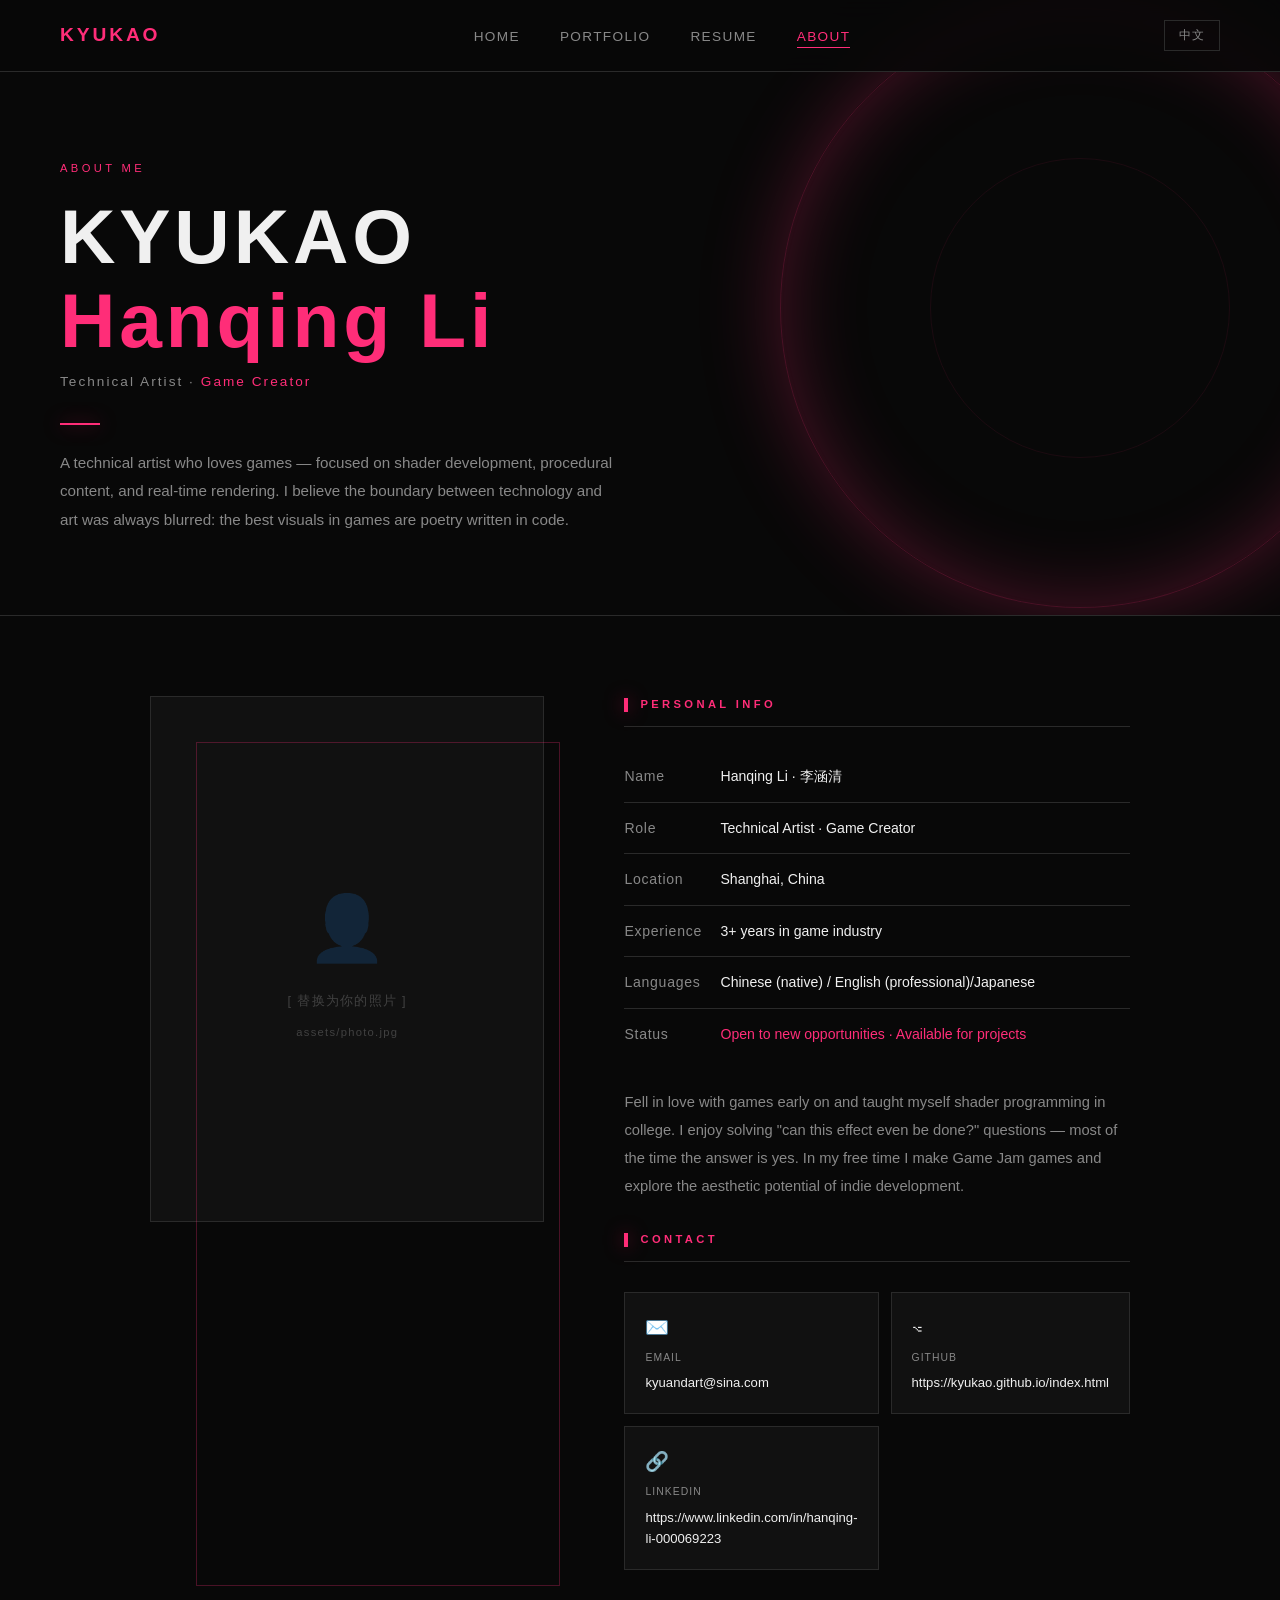
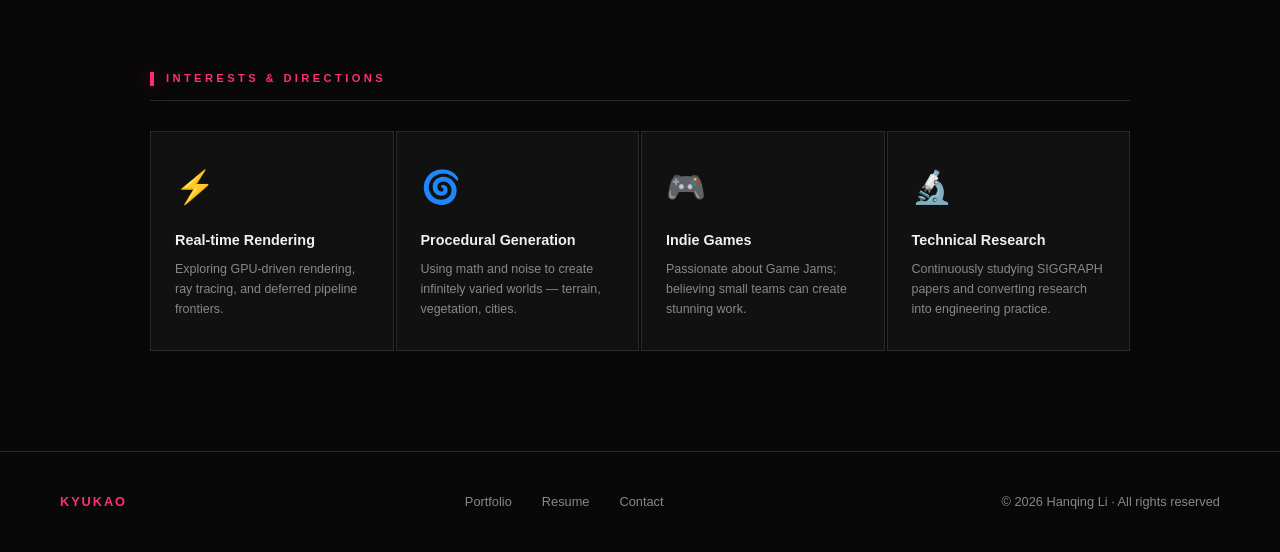
==== about.html @ 13b9f83e "视频上传方式修改" ====
<!DOCTYPE html>
<html lang="zh-CN">
<head>
  <meta charset="UTF-8" />
  <meta name="viewport" content="width=device-width, initial-scale=1.0" />
  <title>About | Hanqing Li · KYUKAO</title>
  <style>
    :root {
      --pink:       #ff2d78;
      --pink-dim:   #ff2d7844;
      --pink-glow:  0 0 18px #ff2d7888, 0 0 40px #ff2d7833;
      --bg:         #080808;
      --bg2:        #111111;
      --bg3:        #1a1a1a;
      --text:       #f0f0f0;
      --text-muted: #888888;
      --border:     #2a2a2a;
      --font:       'Segoe UI', 'PingFang SC', 'Microsoft YaHei', sans-serif;
    }
    *, *::before, *::after { box-sizing: border-box; margin: 0; padding: 0; }
    html { scroll-behavior: smooth; }
    body { background: var(--bg); color: var(--text); font-family: var(--font); overflow-x: hidden; }
    a { color: inherit; text-decoration: none; }

    /* 导航 */
    nav {
      position: fixed; top: 0; left: 0; right: 0; z-index: 100;
      display: flex; align-items: center; justify-content: space-between;
      padding: 20px 60px;
      background: rgba(8,8,8,0.85); backdrop-filter: blur(12px);
      border-bottom: 1px solid var(--border);
    }
    .nav-logo { font-size: 1.2rem; font-weight: 700; letter-spacing: 0.15em; color: var(--pink); }
    .nav-links { display: flex; gap: 40px; list-style: none; }
    .nav-links a {
      font-size: 0.85rem; letter-spacing: 0.1em; text-transform: uppercase;
      color: var(--text-muted); transition: color 0.2s; position: relative;
    }
    .nav-links a::after {
      content: ''; position: absolute; bottom: -4px; left: 0;
      width: 0; height: 1px; background: var(--pink); transition: width 0.3s;
    }
    .nav-links a:hover { color: var(--text); }
    .nav-links a:hover::after, .nav-links a.active::after { width: 100%; }
    .nav-links a.active { color: var(--pink); }

    /* 语言切换按钮 */
    .lang-toggle {
      background: transparent;
      border: 1px solid var(--border);
      color: var(--text-muted);
      font-family: var(--font);
      font-size: 0.75rem;
      letter-spacing: 0.1em;
      padding: 6px 14px;
      cursor: pointer;
      transition: border-color 0.3s, color 0.3s;
    }
    .lang-toggle:hover { border-color: var(--pink); color: var(--pink); }

    .nav-toggle { display: none; flex-direction: column; gap: 5px; cursor: pointer; }
    .nav-toggle span { display: block; width: 24px; height: 2px; background: var(--text); }

    /* Hero */
    .about-hero {
      min-height: 60vh;
      display: flex; align-items: flex-end;
      padding: 160px 60px 80px;
      position: relative; overflow: hidden;
      border-bottom: 1px solid var(--border);
    }
    /* 背景装饰圆 */
    .about-hero::before {
      content: '';
      position: absolute; right: -100px; top: 50%;
      transform: translateY(-50%);
      width: 600px; height: 600px; border-radius: 50%;
      border: 1px solid var(--pink-dim);
      box-shadow: 0 0 80px var(--pink-dim), inset 0 0 80px var(--pink-dim);
      pointer-events: none;
    }
    .about-hero::after {
      content: '';
      position: absolute; right: 50px; top: 50%;
      transform: translateY(-50%);
      width: 300px; height: 300px; border-radius: 50%;
      border: 1px solid rgba(255,45,120,0.08);
      pointer-events: none;
    }
    .hero-text { position: relative; z-index: 2; max-width: 700px; }
    .section-label { font-size: 0.7rem; letter-spacing: 0.3em; text-transform: uppercase; color: var(--pink); margin-bottom: 16px; }
    .hero-name {
      font-size: clamp(2.5rem, 6vw, 5.5rem);
      font-weight: 800; letter-spacing: 0.05em; line-height: 1.1;
      margin-bottom: 8px;
    }
    .hero-role {
      font-size: 1rem; color: var(--text-muted);
      letter-spacing: 0.15em; margin-bottom: 30px;
    }
    .hero-role span { color: var(--pink); }
    .divider { width: 40px; height: 2px; background: var(--pink); margin: 24px 0; box-shadow: var(--pink-glow); }
    .hero-bio {
      font-size: 0.95rem; color: var(--text-muted);
      line-height: 1.9; max-width: 560px;
    }

    /* 关于区块 */
    .about-body {
      max-width: 1100px; margin: 0 auto;
      padding: 80px 60px 100px;
      display: grid;
      grid-template-columns: 1fr 1fr;
      gap: 80px;
    }

    /* 头像占位 */
    .avatar-wrap { position: relative; }
    .avatar-placeholder {
      width: 100%; aspect-ratio: 3/4;
      background: var(--bg2);
      border: 1px solid var(--border);
      display: flex; flex-direction: column;
      align-items: center; justify-content: center;
      gap: 12px; color: var(--text-muted);
      font-size: 0.8rem; letter-spacing: 0.1em;
      position: relative; overflow: hidden;
    }
    .avatar-placeholder::before { content: '👤'; font-size: 4rem; opacity: 0.2; }
    .avatar-placeholder span { opacity: 0.4; }
    .avatar-deco {
      position: absolute;
      bottom: -16px; right: -16px;
      width: calc(100% - 30px); height: calc(100% - 30px);
      border: 1px solid var(--pink-dim);
      pointer-events: none;
    }

    /* 个人信息 */
    .about-info {}
    .block-title {
      font-size: 0.7rem; letter-spacing: 0.3em; text-transform: uppercase;
      color: var(--pink); margin-bottom: 24px;
      padding-bottom: 12px; border-bottom: 1px solid var(--border);
      display: flex; align-items: center; gap: 12px;
    }
    .block-title::before {
      content: ''; display: block; width: 4px; height: 14px;
      background: var(--pink); box-shadow: var(--pink-glow);
    }
    .info-text {
      font-size: 0.92rem; color: var(--text-muted); line-height: 1.9;
      margin-bottom: 30px;
    }
    .info-list { list-style: none; margin-bottom: 30px; }
    .info-list li {
      display: flex; gap: 16px;
      padding: 14px 0; border-bottom: 1px solid var(--border);
      font-size: 0.88rem;
    }
    .info-list li:last-child { border-bottom: none; }
    .info-key { color: var(--text-muted); min-width: 80px; letter-spacing: 0.05em; }
    .info-val { color: var(--text); }
    .info-val a { color: var(--pink); transition: opacity 0.2s; }
    .info-val a:hover { opacity: 0.7; }

    /* 联系方式大按钮 */
    .contact-grid {
      display: grid; grid-template-columns: 1fr 1fr; gap: 12px;
      margin-top: 30px;
    }
    .contact-btn {
      display: flex; flex-direction: column; gap: 6px;
      padding: 20px; border: 1px solid var(--border);
      background: var(--bg2); transition: all 0.3s;
      cursor: pointer;
    }
    .contact-btn:hover {
      border-color: var(--pink-dim);
      background: var(--bg3);
      box-shadow: 0 0 20px var(--pink-dim);
      transform: translateY(-2px);
    }
    .contact-btn-icon { font-size: 1.2rem; }
    .contact-btn-label { font-size: 0.65rem; color: var(--text-muted); letter-spacing: 0.1em; text-transform: uppercase; }
    .contact-btn-val { font-size: 0.82rem; color: var(--text); }

    /* 兴趣爱好 */
    .interests { padding: 0 60px 100px; max-width: 1100px; margin: 0 auto; }
    .interests-grid {
      display: grid; grid-template-columns: repeat(4, 1fr); gap: 2px;
      margin-top: 30px;
    }
    .interest-item {
      padding: 30px 24px;
      background: var(--bg2); border: 1px solid var(--border);
      transition: all 0.3s;
      position: relative; overflow: hidden;
    }
    .interest-item::before {
      content: '';
      position: absolute; bottom: 0; left: 0;
      width: 100%; height: 2px;
      background: var(--pink); transform: scaleX(0); transform-origin: left;
      transition: transform 0.3s;
    }
    .interest-item:hover { border-color: var(--pink-dim); }
    .interest-item:hover::before { transform: scaleX(1); }
    .interest-icon { font-size: 2rem; margin-bottom: 16px; }
    .interest-title { font-size: 0.9rem; font-weight: 600; margin-bottom: 8px; }
    .interest-desc { font-size: 0.78rem; color: var(--text-muted); line-height: 1.6; }

    /* 进入动画 */
    .reveal { opacity: 0; transform: translateY(30px); transition: opacity 0.7s ease, transform 0.7s ease; }
    .reveal.visible { opacity: 1; transform: translateY(0); }

    /* 页脚 */
    footer {
      padding: 40px 60px; border-top: 1px solid var(--border);
      display: flex; justify-content: space-between; align-items: center;
      color: var(--text-muted); font-size: 0.8rem;
    }
    .footer-logo { color: var(--pink); font-weight: 700; letter-spacing: 0.15em; }
    .footer-links { display: flex; gap: 30px; }
    .footer-links a:hover { color: var(--pink); }

    /* 响应式 */
    @media (max-width: 900px) {
      nav { padding: 16px 24px; }
      .nav-links { display: none; }
      .nav-links.open {
        display: flex; flex-direction: column;
        position: absolute; top: 100%; left: 0; right: 0;
        background: rgba(8,8,8,0.97); padding: 20px;
        border-bottom: 1px solid var(--border);
      }
      .nav-toggle { display: flex; }
      .about-hero { padding: 120px 24px 60px; min-height: auto; }
      .about-hero::before, .about-hero::after { display: none; }
      .about-body { grid-template-columns: 1fr; padding: 50px 24px 60px; gap: 50px; }
      .interests { padding: 0 24px 80px; }
      .interests-grid { grid-template-columns: 1fr 1fr; }
      footer { flex-direction: column; gap: 16px; text-align: center; }
    }
    @media (max-width: 480px) {
      .contact-grid { grid-template-columns: 1fr; }
      .interests-grid { grid-template-columns: 1fr; }
    }
  </style>
</head>
<body>

  <!-- 导航 -->
  <nav>
    <a href="home.html" class="nav-logo">KYUKAO</a>
    <ul class="nav-links" id="navLinks">
      <li><a href="home.html" data-i18n="nav.home">首页</a></li>
      <li><a href="portfolio.html" data-i18n="nav.portfolio">作品集</a></li>
      <li><a href="index.html" data-i18n="nav.resume">简历</a></li>
      <li><a href="about.html" class="active" data-i18n="nav.about">关于我</a></li>
    </ul>
    <!-- lang toggle injected by i18n.js -->
    <div class="nav-toggle" id="navToggle"><span></span><span></span><span></span></div>
  </nav>

  <!-- Hero 文字区 -->
  <div class="about-hero">
    <div class="hero-text">
      <p class="section-label" data-i18n="about.label">About Me</p>
      <h1 class="hero-name" data-i18n="about.name">HANQING<br><span style="color:var(--pink)">李含青</span></h1>
      <p class="hero-role" data-i18n="about.role">Technical Artist · <span>Game Creator</span></p>
      <div class="divider"></div>
      <p class="hero-bio" data-i18n="about.bio">
        热爱游戏的技术美术师，专注于 Shader 开发、程序化内容生成与实时渲染。
        相信技术与艺术的边界本就模糊——最好的游戏画面，是代码写出来的诗。
      </p>
    </div>
  </div>

  <!-- 关于主体 -->
  <div class="about-body">

    <!-- 左侧：头像 -->
    <div class="avatar-wrap reveal">
      <div class="avatar-placeholder">
        <span>[ 替换为你的照片 ]</span>
        <span style="font-size:0.7rem">assets/photo.jpg</span>
      </div>
      <div class="avatar-deco"></div>
    </div>

    <!-- 右侧：个人信息 -->
    <div class="about-info reveal">
      <h2 class="block-title" data-i18n="about.info.title">个人信息</h2>

      <ul class="info-list">
        <li>
          <span class="info-key" data-i18n="about.info.name.key">姓名</span>
          <span class="info-val" data-i18n="about.info.name.val">Hanqing Li · 李含青</span>
        </li>
        <li>
          <span class="info-key" data-i18n="about.info.job.key">职业</span>
          <span class="info-val" data-i18n="about.info.job.val">技术美术师 / 游戏创作者</span>
        </li>
        <li>
          <span class="info-key" data-i18n="about.info.loc.key">所在地</span>
          <span class="info-val" data-i18n="about.info.loc.val">中国 · 上海</span>
        </li>
        <li>
          <span class="info-key" data-i18n="about.info.exp.key">经验</span>
          <span class="info-val" data-i18n="about.info.exp.val">3 年以上游戏行业经验</span>
        </li>
        <li>
          <span class="info-key" data-i18n="about.info.lang.key">语言</span>
          <span class="info-val" data-i18n="about.info.lang.val">中文（母语）/ 英文（专业阅读）</span>
        </li>
        <li>
          <span class="info-key" data-i18n="about.info.status.key">状态</span>
          <span class="info-val" style="color:var(--pink)" data-i18n="about.info.status.val">开放新机会 · 可接项目合作</span>
        </li>
      </ul>

      <p class="info-text" data-i18n="about.info.desc">
        从小热爱游戏，大学期间自学 Shader 编程并一头扎进技术美术领域。
        喜欢解决"这个效果能实现吗"这类问题——大多数时候，答案是可以的。
        业余时间喜欢制作 Game Jam 游戏，探索独立游戏的美学可能性。
      </p>

      <!-- 联系方式按钮 -->
      <h2 class="block-title" style="margin-top:10px" data-i18n="about.contact.title">联系我</h2>
      <div class="contact-grid">
        <a id="contact-email" class="contact-btn" target="_blank" aria-label="Email">
          <span class="contact-btn-icon">✉️</span>
          <span class="contact-btn-label" data-i18n="contact.email.label">Email</span>
          <span class="contact-btn-val" data-contact-key="email"></span>
        </a>
        <a id="contact-github" class="contact-btn" target="_blank" aria-label="GitHub">
          <span class="contact-btn-icon">⌥</span>
          <span class="contact-btn-label" data-i18n="contact.github.label">GitHub</span>
          <span class="contact-btn-val" data-contact-key="github"></span>
        </a>
        <a id="contact-artstation" class="contact-btn" target="_blank" aria-label="ArtStation">
          <span class="contact-btn-icon">🎨</span>
          <span class="contact-btn-label" data-i18n="contact.artstation.label">ArtStation</span>
          <span class="contact-btn-val" data-contact-key="artstation"></span>
        </a>
        <a id="contact-linkedin" class="contact-btn" target="_blank" aria-label="LinkedIn">
          <span class="contact-btn-icon">🔗</span>
          <span class="contact-btn-label" data-i18n="contact.linkedin.label">LinkedIn</span>
          <span class="contact-btn-val" data-contact-key="linkedin"></span>
        </a>
      </div>
    </div>

  </div>

  <!-- 兴趣爱好 -->
  <div class="interests reveal">
    <h2 class="block-title" data-i18n="about.interests.title">兴趣与方向</h2>
    <!-- Dynamically rendered by i18n.js / renderAboutInterests() -->
    <div class="interests-grid" id="interestsGrid"></div>
  </div>

  <!-- 页脚 -->
  <footer>
    <span class="footer-logo">KYUKAO</span>
    <div class="footer-links">
      <a href="portfolio.html" data-i18n="footer.portfolio">作品集</a>
      <a href="index.html" data-i18n="footer.resume">简历</a>
      <a href="about.html" data-i18n="footer.contact">联系</a>
    </div>
    <span data-i18n="footer.copy">© 2026 Hanqing Li · All rights reserved</span>
  </footer>

  <script src="config.js"></script>
  <script src="js/typography.js"></script>
  <script src="js/content.js"></script>
  <script src="js/i18n.js"></script>
  <script>
    document.getElementById('navToggle').addEventListener('click', () => {
      document.getElementById('navLinks').classList.toggle('open');
    });
    const observer = new IntersectionObserver(entries => {
      entries.forEach(e => {
        if (e.isIntersecting) { e.target.classList.add('visible'); observer.unobserve(e.target); }
      });
    }, { threshold: 0.1 });
    document.querySelectorAll('.reveal').forEach(el => observer.observe(el));
  </script>
</body>
</html>
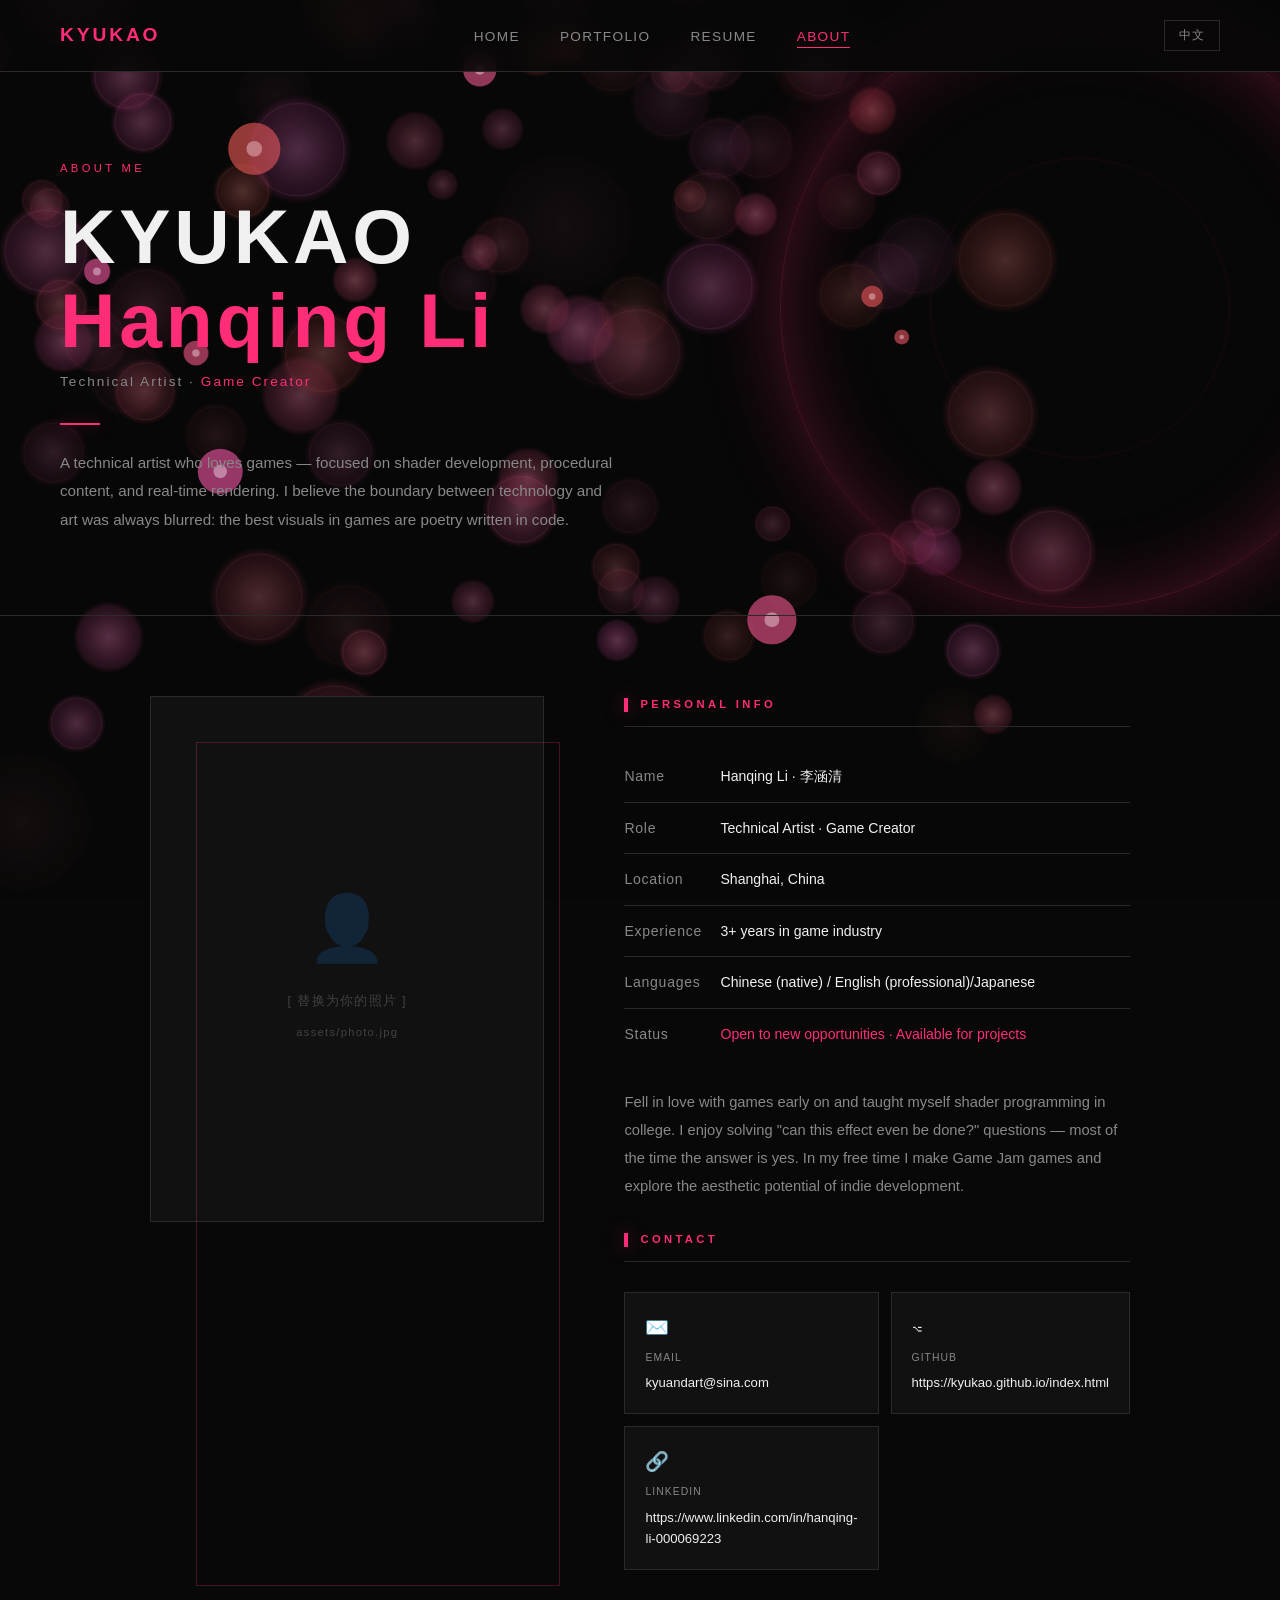
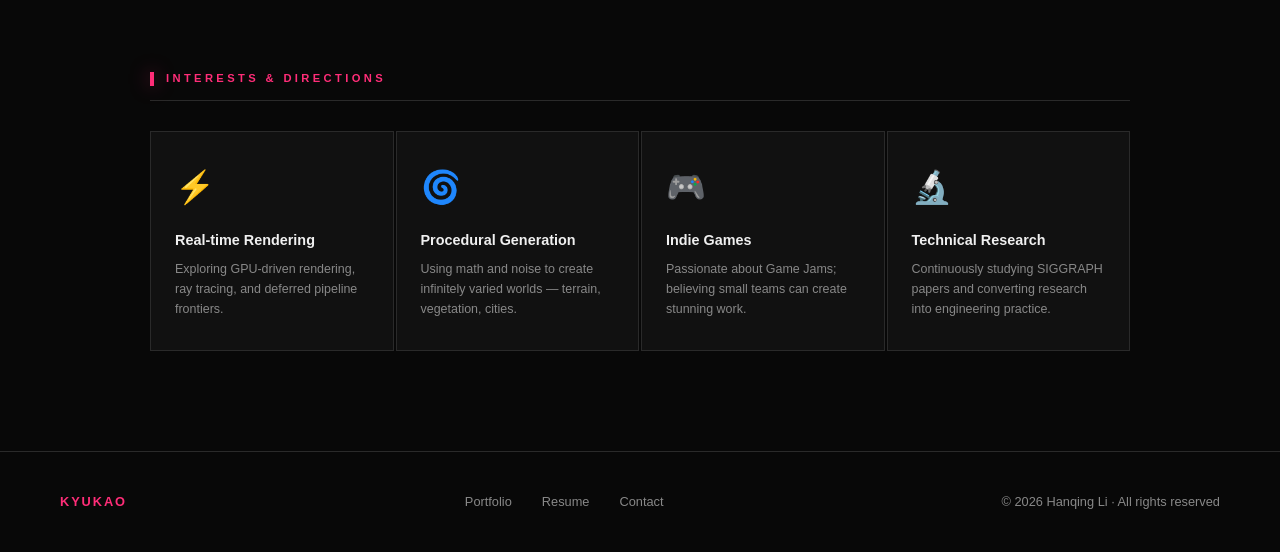
==== commit 95fb0cf6: "美化网站前端" ====
--- a/about.html
+++ b/about.html
@@ -20,6 +20,7 @@
     *, *::before, *::after { box-sizing: border-box; margin: 0; padding: 0; }
     html { scroll-behavior: smooth; }
     body { background: var(--bg); color: var(--text); font-family: var(--font); overflow-x: hidden; }
+    #bgCanvas { position: fixed; top: 0; left: 0; width: 100vw; height: 100vh; z-index: -2; pointer-events: none; }
     a { color: inherit; text-decoration: none; }
 
     /* 导航 */
@@ -249,6 +250,8 @@
   </style>
 </head>
 <body>
+
+  <canvas id="bgCanvas"></canvas>
 
   <!-- 导航 -->
   <nav>
@@ -372,6 +375,7 @@
     <span data-i18n="footer.copy">© 2026 Hanqing Li · All rights reserved</span>
   </footer>
 
+  <script src="js/depth-of-field-bg.js"></script>
   <script src="config.js"></script>
   <script src="js/typography.js"></script>
   <script src="js/content.js"></script>
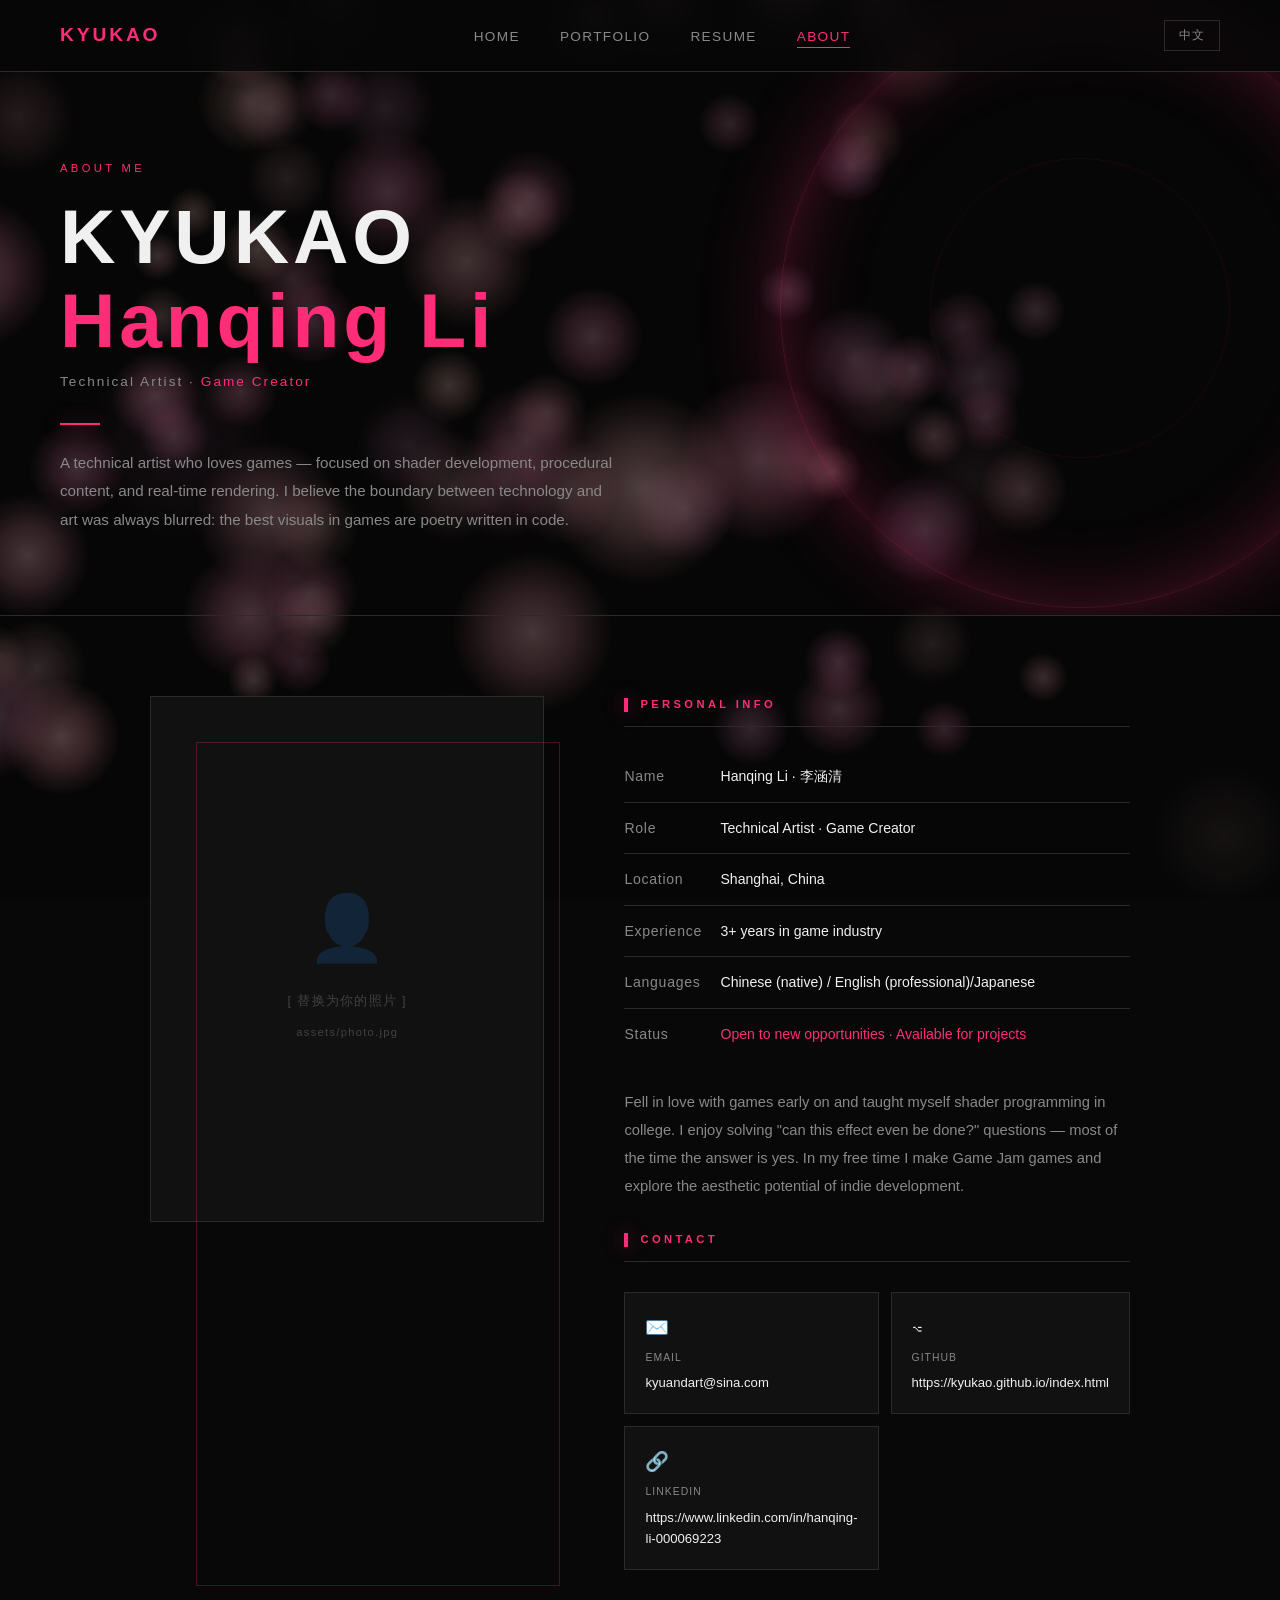
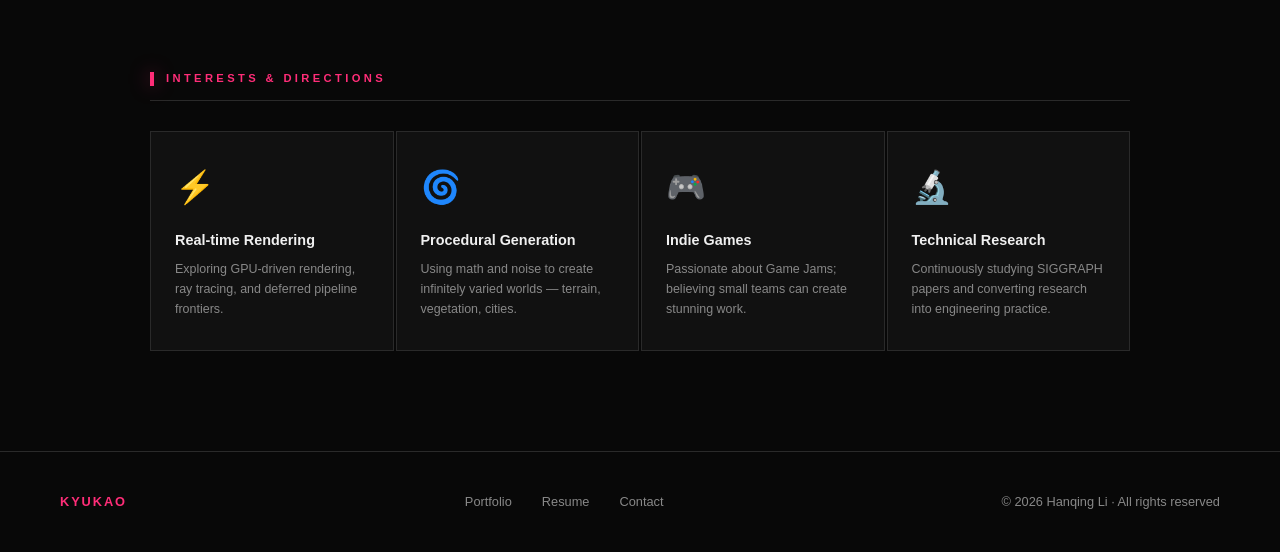
==== commit cec38ca7: "大迭代入口！" ====
--- a/about.html
+++ b/about.html
@@ -259,7 +259,7 @@
     <ul class="nav-links" id="navLinks">
       <li><a href="home.html" data-i18n="nav.home">首页</a></li>
       <li><a href="portfolio.html" data-i18n="nav.portfolio">作品集</a></li>
-      <li><a href="index.html" data-i18n="nav.resume">简历</a></li>
+      <li><a href="resume.html" data-i18n="nav.resume">简历</a></li>
       <li><a href="about.html" class="active" data-i18n="nav.about">关于我</a></li>
     </ul>
     <!-- lang toggle injected by i18n.js -->
@@ -369,7 +369,7 @@
     <span class="footer-logo">KYUKAO</span>
     <div class="footer-links">
       <a href="portfolio.html" data-i18n="footer.portfolio">作品集</a>
-      <a href="index.html" data-i18n="footer.resume">简历</a>
+      <a href="resume.html" data-i18n="footer.resume">简历</a>
       <a href="about.html" data-i18n="footer.contact">联系</a>
     </div>
     <span data-i18n="footer.copy">© 2026 Hanqing Li · All rights reserved</span>
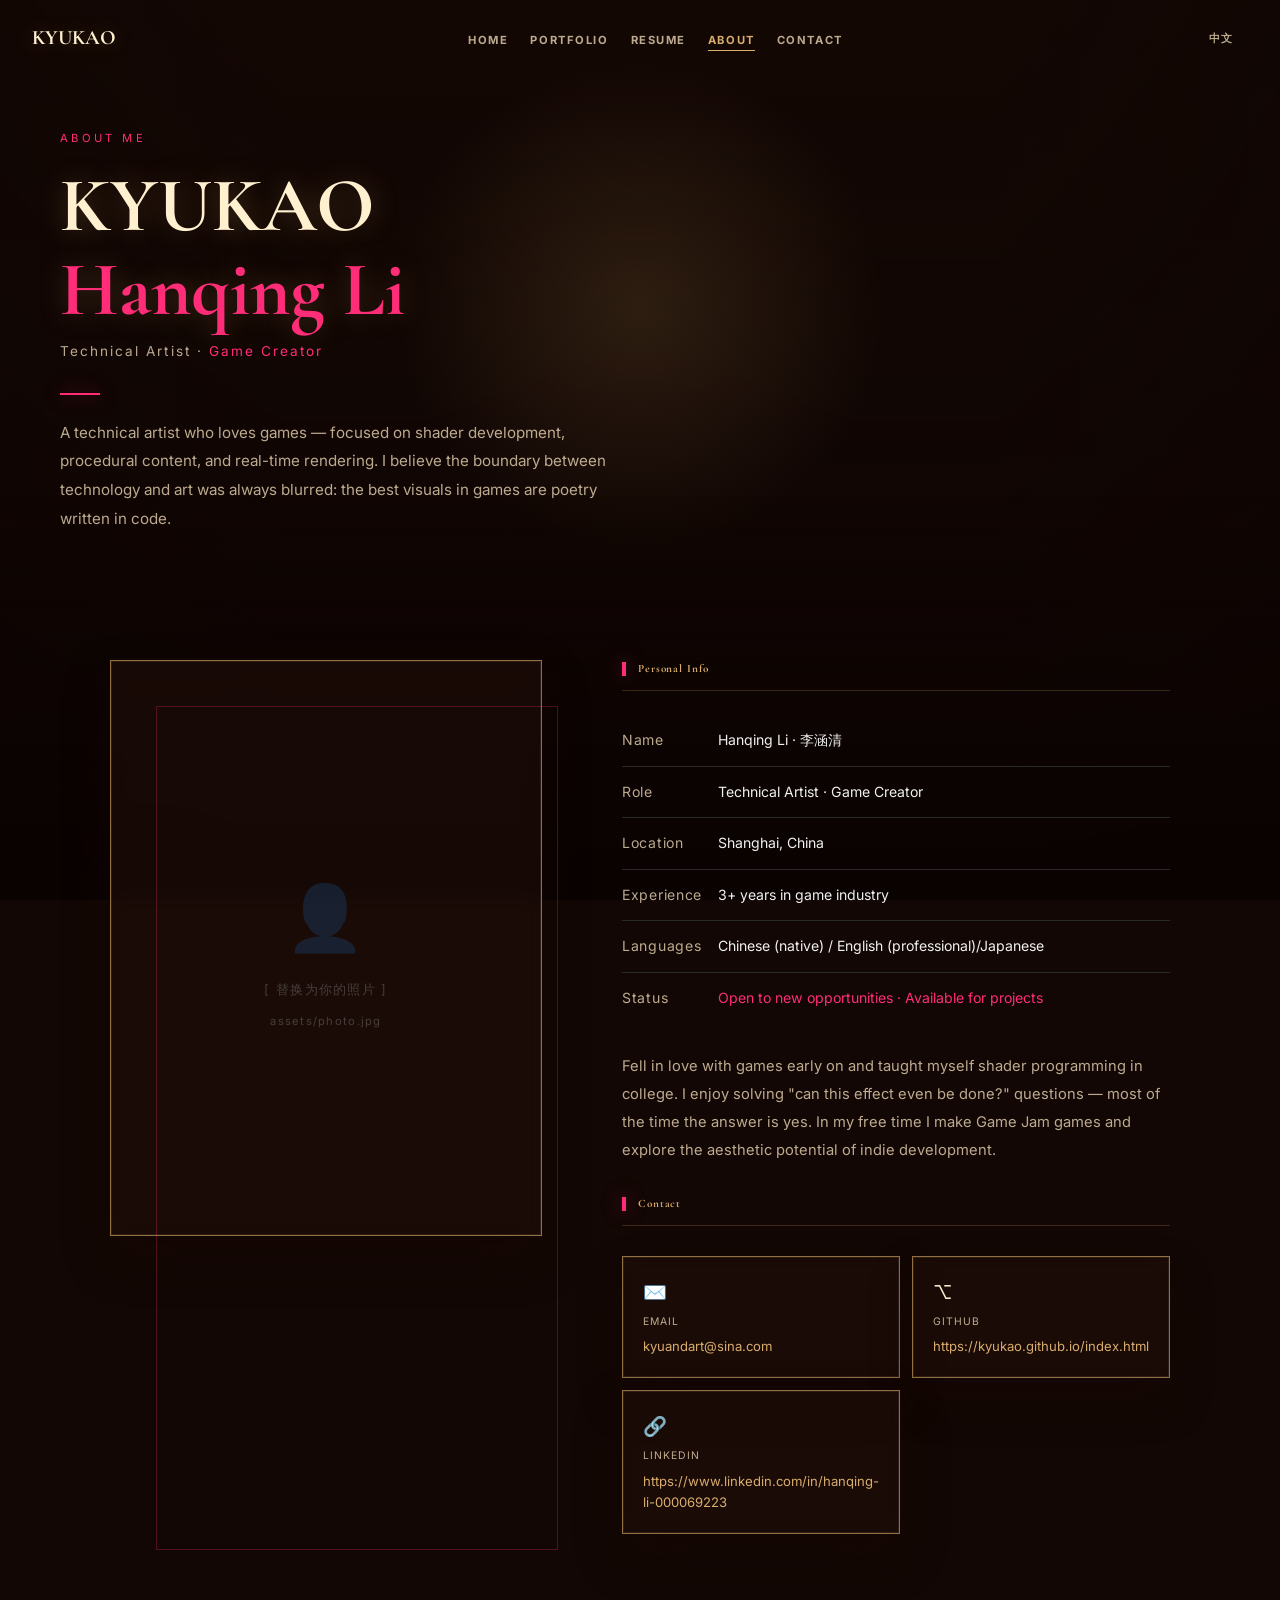
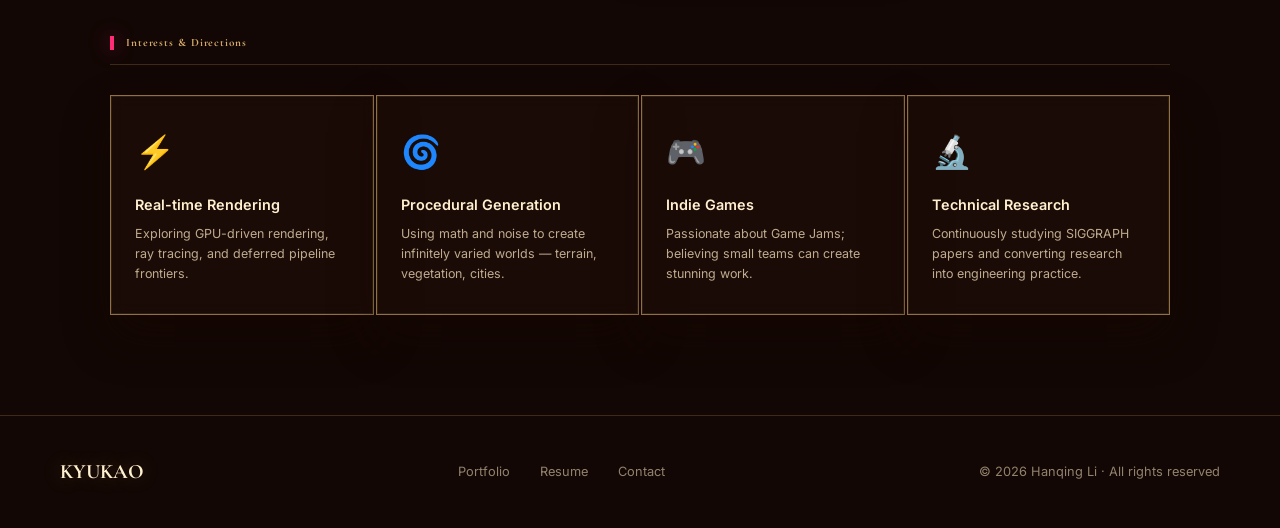
==== commit 71219f29: "全页翻新UI" ====
--- a/about.html
+++ b/about.html
@@ -248,19 +248,21 @@
       .interests-grid { grid-template-columns: 1fr; }
     }
   </style>
+  <link rel="stylesheet" href="assets/entry/scene-pages.css?v=20260527" />
 </head>
-<body>
+<body class="scene-page about-scene">
 
   <canvas id="bgCanvas"></canvas>
 
   <!-- 导航 -->
   <nav>
-    <a href="home.html" class="nav-logo">KYUKAO</a>
+    <a href="index.html" class="nav-logo">KYUKAO</a>
     <ul class="nav-links" id="navLinks">
-      <li><a href="home.html" data-i18n="nav.home">首页</a></li>
+      <li><a href="index.html" data-i18n="nav.home">Home</a></li>
       <li><a href="portfolio.html" data-i18n="nav.portfolio">作品集</a></li>
       <li><a href="resume.html" data-i18n="nav.resume">简历</a></li>
       <li><a href="about.html" class="active" data-i18n="nav.about">关于我</a></li>
+      <li><a href="contact.html">Contact</a></li>
     </ul>
     <!-- lang toggle injected by i18n.js -->
     <div class="nav-toggle" id="navToggle"><span></span><span></span><span></span></div>
@@ -380,6 +382,7 @@
   <script src="js/typography.js"></script>
   <script src="js/content.js"></script>
   <script src="js/i18n.js"></script>
+  <script src="assets/entry/scene-background.js?v=20260527"></script>
   <script>
     document.getElementById('navToggle').addEventListener('click', () => {
       document.getElementById('navLinks').classList.toggle('open');
--- a/assets/entry/scene-pages.css
+++ b/assets/entry/scene-pages.css
@@ -0,0 +1,674 @@
+@import url('https://fonts.googleapis.com/css2?family=Cormorant+Garamond:wght@500;600;700&family=Inter:wght@400;500;700&display=swap');
+
+:root {
+  --scene-gold: #d9ad6d;
+  --scene-gold-soft: rgba(232, 187, 111, 0.58);
+  --scene-gold-faint: rgba(232, 187, 111, 0.2);
+  --scene-ink: #180c07;
+  --scene-paper: #fff0cf;
+  --scene-muted: rgba(255, 234, 197, 0.72);
+  --scene-panel: rgba(35, 16, 10, 0.52);
+  --scene-display: "Cormorant Garamond", Georgia, serif;
+  --scene-font: Inter, "PingFang SC", "Microsoft YaHei", sans-serif;
+}
+
+html {
+  min-height: 100%;
+}
+
+body {
+  min-height: 100vh;
+  color: var(--scene-paper) !important;
+  font-family: var(--scene-font) !important;
+  background: #120704 !important;
+}
+
+.scene-bg-image,
+.scene-bg-video,
+.portfolio-bg-video {
+  position: fixed !important;
+  inset: 0 !important;
+  width: 100vw !important;
+  height: 100vh !important;
+  z-index: -4 !important;
+  pointer-events: none !important;
+}
+
+.scene-bg-image {
+  background-image: url("universal-bg-4k.png");
+  background-size: cover;
+  background-position: center center;
+  filter: saturate(1.02) brightness(0.8);
+  transform: scale(1.01);
+}
+
+.scene-bg-video,
+.portfolio-bg-video {
+  object-fit: cover !important;
+  filter: blur(12px) saturate(1.04) brightness(0.82) !important;
+  transform: scale(1.045) !important;
+}
+
+.scene-bg-grade,
+.portfolio-bg-grade {
+  position: fixed !important;
+  inset: 0 !important;
+  z-index: -3 !important;
+  pointer-events: none !important;
+  background:
+    radial-gradient(circle at 50% 34%, rgba(255, 197, 112, 0.12), transparent 28%),
+    linear-gradient(180deg, rgba(37, 13, 6, 0.06), rgba(14, 5, 3, 0.68) 78%, rgba(10, 3, 2, 0.92)),
+    linear-gradient(90deg, rgba(13, 5, 3, 0.28), transparent 22%, transparent 78%, rgba(13, 5, 3, 0.34)) !important;
+}
+
+body::after {
+  content: "";
+  position: fixed;
+  inset: 55vh 0 0;
+  z-index: -2;
+  pointer-events: none;
+  background: linear-gradient(180deg, transparent, rgba(10, 3, 2, 0.82));
+}
+
+#bgCanvas,
+.grid-bg {
+  display: none !important;
+}
+
+nav,
+.top-nav {
+  position: fixed !important;
+  top: 22px !important;
+  left: 32px !important;
+  right: 32px !important;
+  z-index: 30 !important;
+  display: flex !important;
+  align-items: center !important;
+  justify-content: space-between !important;
+  padding: 0 !important;
+  border: 0 !important;
+  background: transparent !important;
+  backdrop-filter: none !important;
+  color: var(--scene-muted) !important;
+  font-family: var(--scene-font) !important;
+  letter-spacing: 0.15em !important;
+  text-transform: uppercase !important;
+}
+
+.nav-logo,
+.footer-logo {
+  color: var(--scene-paper) !important;
+  font-family: var(--scene-display) !important;
+  font-size: 1.28rem !important;
+  font-weight: 700 !important;
+  letter-spacing: 0 !important;
+  text-shadow: 0 0 20px rgba(232, 187, 111, 0.32) !important;
+}
+
+.nav-links {
+  display: flex !important;
+  align-items: center !important;
+  gap: 22px !important;
+  margin: 0 !important;
+  padding: 0 !important;
+  list-style: none !important;
+}
+
+.nav-links a,
+.top-nav a,
+.lang-toggle {
+  color: var(--scene-muted) !important;
+  border: 0 !important;
+  background: transparent !important;
+  font-size: 0.7rem !important;
+  font-weight: 700 !important;
+  letter-spacing: 0.14em !important;
+  text-decoration: none !important;
+  transition: color 180ms ease, opacity 180ms ease !important;
+}
+
+.nav-links a::after {
+  background: var(--scene-gold) !important;
+}
+
+.nav-links a:hover,
+.nav-links a.active,
+.top-nav a:hover,
+.top-nav a.active {
+  color: var(--scene-gold) !important;
+}
+
+.scene-page main,
+.portfolio-shell {
+  position: relative !important;
+  width: min(1480px, calc(100vw - 64px)) !important;
+  margin: 0 auto !important;
+  padding: 104px 0 70px !important;
+}
+
+.resume-scene {
+  overflow-x: hidden;
+}
+
+.resume-scene .resume-layout {
+  width: min(1580px, calc(100vw - 72px)) !important;
+  margin: 0 auto !important;
+  padding: 100px 0 72px !important;
+}
+
+.resume-scene > header {
+  display: grid !important;
+  grid-template-columns: auto minmax(0, 1fr);
+  gap: clamp(24px, 3vw, 42px);
+  align-items: center !important;
+  width: min(1580px, calc(100vw - 72px));
+  margin: 92px auto 30px !important;
+  padding: clamp(18px, 2.5vw, 30px) !important;
+  border: 2px solid var(--scene-gold-soft);
+  border-radius: 28px;
+  background: rgba(42, 18, 10, 0.58);
+  box-shadow: 0 24px 60px rgba(24, 7, 3, 0.36), inset 0 0 0 1px rgba(255, 239, 197, 0.08);
+  backdrop-filter: blur(12px);
+  text-align: left !important;
+}
+
+.resume-scene > header::before {
+  content: "HL";
+  width: clamp(108px, 8vw, 148px);
+  aspect-ratio: 1;
+  display: grid;
+  place-items: center;
+  grid-row: 1 / span 3;
+  border: 5px solid rgba(255, 211, 128, 0.78);
+  border-radius: 50%;
+  color: var(--scene-gold);
+  background: rgba(22, 8, 4, 0.42);
+  font-family: var(--scene-display);
+  font-size: clamp(2.2rem, 3vw, 3rem);
+  font-weight: 700;
+}
+
+.resume-scene > header p {
+  margin: 0 !important;
+  order: 2;
+  color: var(--scene-gold) !important;
+  font-family: var(--scene-font) !important;
+  font-size: clamp(1.35rem, 3vw, 3.55rem) !important;
+  font-weight: 500 !important;
+  letter-spacing: 0.12em !important;
+  text-transform: uppercase !important;
+}
+
+.resume-scene > header h1 {
+  margin: 0 !important;
+  order: 1;
+  color: #fff7e7 !important;
+  font-family: var(--scene-font) !important;
+  font-size: clamp(2.4rem, 4.2vw, 4.8rem) !important;
+  font-weight: 800 !important;
+  letter-spacing: 0.02em !important;
+  line-height: 0.98 !important;
+  text-transform: uppercase !important;
+}
+
+.resume-scene > header > div {
+  order: 3;
+  justify-content: flex-start !important;
+  gap: 14px 32px !important;
+  color: rgba(255, 244, 222, 0.88) !important;
+  font-size: clamp(0.9rem, 1.25vw, 1.25rem) !important;
+  letter-spacing: 0.04em !important;
+}
+
+.resume-scene > header .btn-contact {
+  display: none !important;
+}
+
+.resume-scene > main.max-w-5xl {
+  display: grid !important;
+  grid-template-columns: minmax(0, 1.45fr) minmax(360px, 0.95fr);
+  gap: 30px;
+  align-items: start;
+  width: min(1580px, calc(100vw - 72px)) !important;
+  max-width: none !important;
+  margin: 0 auto !important;
+  padding: 0 0 72px !important;
+}
+
+.resume-scene > main.max-w-5xl > section {
+  min-width: 0;
+  margin: 0 !important;
+  padding: clamp(24px, 3vw, 42px);
+  border: 2px solid var(--scene-gold-soft);
+  border-radius: 28px;
+  background: rgba(42, 18, 10, 0.54);
+  box-shadow: 0 24px 60px rgba(24, 7, 3, 0.34), inset 0 0 0 1px rgba(255, 239, 197, 0.08);
+  backdrop-filter: blur(12px);
+}
+
+.resume-scene > main.max-w-5xl > section:nth-of-type(1) {
+  grid-column: 2;
+  grid-row: 2;
+}
+
+.resume-scene > main.max-w-5xl > section:nth-of-type(2) {
+  grid-column: 1;
+  grid-row: 1 / span 2;
+}
+
+.resume-scene > main.max-w-5xl > section:nth-of-type(3) {
+  grid-column: 1;
+  grid-row: 3;
+}
+
+.resume-scene > main.max-w-5xl > section:nth-of-type(4) {
+  grid-column: 2;
+  grid-row: 1;
+}
+
+.resume-scene > main.max-w-5xl .grid {
+  display: grid !important;
+  grid-template-columns: 1fr !important;
+  gap: 18px !important;
+}
+
+.resume-scene .resume-hero {
+  display: grid;
+  grid-template-columns: auto minmax(0, 1fr);
+  gap: clamp(24px, 3vw, 42px);
+  align-items: center;
+  margin-bottom: 30px;
+  padding: clamp(18px, 2.5vw, 30px);
+  border: 2px solid var(--scene-gold-soft);
+  border-radius: 28px;
+  background: rgba(42, 18, 10, 0.58);
+  box-shadow: 0 24px 60px rgba(24, 7, 3, 0.36), inset 0 0 0 1px rgba(255, 239, 197, 0.08);
+  backdrop-filter: blur(12px);
+}
+
+.resume-scene .resume-avatar {
+  width: clamp(108px, 8vw, 148px);
+  aspect-ratio: 1;
+  display: grid;
+  place-items: center;
+  border: 5px solid rgba(255, 211, 128, 0.78);
+  border-radius: 50%;
+  color: var(--scene-gold);
+  background: rgba(22, 8, 4, 0.42);
+  font-family: var(--scene-display);
+  font-size: clamp(2.2rem, 3vw, 3rem);
+  font-weight: 700;
+}
+
+.resume-scene .resume-name-line {
+  display: flex;
+  flex-wrap: wrap;
+  gap: 18px 28px;
+  align-items: baseline;
+}
+
+.resume-scene .resume-name-line h1 {
+  margin: 0;
+  font-family: var(--scene-font) !important;
+  font-size: clamp(2.4rem, 4.4vw, 5rem) !important;
+  font-weight: 800 !important;
+  letter-spacing: 0.02em !important;
+  line-height: 0.98;
+  color: #fff7e7 !important;
+}
+
+.resume-scene .resume-role {
+  font-family: var(--scene-font);
+  font-size: clamp(1.35rem, 3.2vw, 3.8rem);
+  font-weight: 500;
+  letter-spacing: 0.12em;
+  color: var(--scene-gold);
+}
+
+.resume-scene .resume-contact-row {
+  display: flex;
+  flex-wrap: wrap;
+  gap: 14px 32px;
+  margin-top: 18px;
+  color: rgba(255, 244, 222, 0.88);
+  font-size: clamp(0.9rem, 1.25vw, 1.25rem);
+}
+
+.resume-scene .resume-grid {
+  display: grid;
+  grid-template-columns: minmax(0, 1.45fr) minmax(360px, 0.95fr);
+  gap: 30px;
+  align-items: start;
+}
+
+.resume-scene .resume-side {
+  display: grid;
+  gap: 30px;
+}
+
+.resume-scene .resume-panel {
+  min-width: 0;
+  padding: clamp(24px, 3vw, 42px);
+  border: 2px solid var(--scene-gold-soft);
+  border-radius: 28px;
+  background: rgba(42, 18, 10, 0.54);
+  box-shadow: 0 24px 60px rgba(24, 7, 3, 0.34), inset 0 0 0 1px rgba(255, 239, 197, 0.08);
+  backdrop-filter: blur(12px);
+}
+
+.resume-scene .resume-panel .section-title {
+  margin: 0 0 22px !important;
+  padding: 0 !important;
+  border: 0 !important;
+  color: var(--scene-gold) !important;
+  font-family: var(--scene-font) !important;
+  font-size: clamp(1.45rem, 2vw, 2.2rem) !important;
+  font-weight: 800 !important;
+  letter-spacing: 0.02em !important;
+  text-transform: uppercase !important;
+}
+
+.resume-scene .glass-card {
+  margin: 0 0 22px !important;
+  padding: 0 !important;
+  border: 0 !important;
+  background: transparent !important;
+  box-shadow: none !important;
+  backdrop-filter: none !important;
+}
+
+.resume-scene .glass-card h3 {
+  color: #fff8e9 !important;
+  font-size: clamp(1.05rem, 1.25vw, 1.3rem) !important;
+  text-transform: none !important;
+  letter-spacing: 0 !important;
+}
+
+.resume-scene .glass-card p,
+.resume-scene .glass-card li {
+  color: rgba(255, 245, 224, 0.86) !important;
+  font-size: clamp(0.95rem, 1vw, 1.08rem) !important;
+  line-height: 1.7 !important;
+}
+
+.resume-scene .glass-card ul {
+  margin-top: 12px !important;
+  padding-left: 1.2rem !important;
+}
+
+.resume-scene .resume-skill-list {
+  display: grid;
+  gap: 13px;
+  margin: 0;
+  padding: 0;
+  list-style: none;
+  color: rgba(255, 245, 224, 0.9);
+  font-size: clamp(1.05rem, 1.35vw, 1.35rem);
+  line-height: 1.35;
+}
+
+.resume-scene .resume-skill-list li {
+  color: rgba(255, 245, 224, 0.9) !important;
+}
+
+.resume-scene .resume-panel--skills,
+.resume-scene .resume-panel--education {
+  min-height: 260px;
+}
+
+.portfolio-shell {
+  width: min(1880px, calc(100vw - 72px)) !important;
+}
+
+.works-heading {
+  margin: 0 auto 34px !important;
+  color: var(--scene-gold) !important;
+}
+
+.works-heading span,
+.section-title,
+.block-title,
+.scene-title {
+  color: var(--scene-gold) !important;
+  font-family: var(--scene-display) !important;
+  letter-spacing: 0.08em !important;
+  text-transform: none !important;
+  border-color: var(--scene-gold-faint) !important;
+}
+
+.portfolio-frame {
+  display: grid !important;
+  grid-template-columns: repeat(4, minmax(0, 1fr)) !important;
+  gap: clamp(14px, 1.3vw, 24px) !important;
+  width: 100% !important;
+  padding: 0 !important;
+}
+
+.portfolio-grid {
+  display: contents !important;
+}
+
+.portfolio-theater .work-card {
+  display: none !important;
+}
+
+.portfolio-theater .work-card.is-portfolio-picked {
+  display: block !important;
+}
+
+.portfolio-theater .work-card.is-portfolio-extra {
+  display: block !important;
+}
+
+.work-card {
+  position: relative !important;
+  min-width: 0 !important;
+  border: 2px solid rgba(202, 143, 63, 0.74) !important;
+  border-radius: 0 !important;
+  background: rgba(28, 12, 7, 0.5) !important;
+  box-shadow:
+    0 24px 42px rgba(24, 7, 3, 0.46),
+    0 0 0 1px rgba(94, 48, 19, 0.72),
+    inset 0 0 0 1px rgba(255, 239, 197, 0.08) !important;
+  clip-path: polygon(0 10%, 7% 0, 93% 0, 100% 10%, 100% 90%, 93% 100%, 7% 100%, 0 90%) !important;
+  overflow: visible !important;
+}
+
+.work-card::before,
+.work-card::after {
+  content: "" !important;
+  position: absolute !important;
+  inset: -7px !important;
+  z-index: 4 !important;
+  pointer-events: none !important;
+  border: 1px solid rgba(234, 179, 91, 0.58) !important;
+  clip-path: polygon(0 11%, 7% 0, 93% 0, 100% 11%, 100% 89%, 93% 100%, 7% 100%, 0 89%) !important;
+}
+
+.work-card::after {
+  inset: auto 34% -18px 34% !important;
+  height: 30px !important;
+  border: 2px solid rgba(202, 143, 63, 0.66) !important;
+  border-top: 0 !important;
+  background: rgba(54, 24, 11, 0.48) !important;
+  clip-path: none !important;
+}
+
+.work-thumb {
+  aspect-ratio: 1.52 / 1 !important;
+  border: 0 !important;
+  border-bottom-width: 0 !important;
+  background: rgba(12, 5, 3, 0.62) !important;
+  clip-path: polygon(0 10%, 7% 0, 93% 0, 100% 10%, 100% 100%, 0 100%) !important;
+}
+
+.work-info {
+  min-height: 42px !important;
+  padding: 9px 12px 11px !important;
+  border-top: 2px solid rgba(202, 143, 63, 0.7) !important;
+  background: linear-gradient(90deg, rgba(36, 15, 8, 0.84), rgba(92, 47, 20, 0.5), rgba(36, 15, 8, 0.84)) !important;
+  text-align: center !important;
+}
+
+.work-title {
+  color: var(--scene-paper) !important;
+  font-family: var(--scene-display) !important;
+  font-size: clamp(1rem, 1.24vw, 1.38rem) !important;
+  letter-spacing: 0.11em !important;
+}
+
+.glass-card,
+.avatar-placeholder,
+.interest-item,
+.contact-btn,
+.scene-card {
+  border: 1px solid var(--scene-gold-soft) !important;
+  background: var(--scene-panel) !important;
+  box-shadow:
+    0 22px 42px rgba(24, 7, 3, 0.4),
+    inset 0 0 0 1px rgba(255, 239, 197, 0.08) !important;
+  backdrop-filter: blur(8px) !important;
+}
+
+.glass-card:hover,
+.interest-item:hover,
+.contact-btn:hover,
+.scene-card:hover {
+  border-color: rgba(255, 224, 160, 0.82) !important;
+  box-shadow:
+    0 26px 54px rgba(24, 7, 3, 0.52),
+    0 0 26px rgba(232, 187, 111, 0.16) !important;
+}
+
+.tag,
+.text-pink,
+.info-val a,
+.contact-btn-val {
+  color: var(--scene-gold) !important;
+}
+
+.tag,
+.btn-contact {
+  border-color: var(--scene-gold-soft) !important;
+  background: rgba(232, 187, 111, 0.1) !important;
+  color: var(--scene-gold) !important;
+}
+
+.about-hero {
+  min-height: auto !important;
+  padding: 130px 60px 46px !important;
+  border-bottom: 0 !important;
+}
+
+.about-hero::before,
+.about-hero::after {
+  display: none !important;
+}
+
+.hero-name,
+.resume-scene header h1,
+.scene-title {
+  color: var(--scene-paper) !important;
+  font-family: var(--scene-display) !important;
+  letter-spacing: 0 !important;
+  text-transform: none !important;
+  text-shadow: 0 0 28px rgba(232, 187, 111, 0.26) !important;
+}
+
+.hero-role,
+.hero-bio,
+.info-text,
+.info-key,
+.interest-desc,
+.contact-btn-label,
+.resume-scene header span,
+.resume-scene p,
+.resume-scene li {
+  color: var(--scene-muted) !important;
+}
+
+.about-body,
+.interests,
+.resume-scene main {
+  position: relative !important;
+  max-width: 1180px !important;
+  margin: 0 auto !important;
+}
+
+footer {
+  border-top: 1px solid var(--scene-gold-faint) !important;
+  color: rgba(255, 234, 197, 0.54) !important;
+  background: transparent !important;
+}
+
+@media (max-width: 1180px) {
+  .portfolio-frame {
+    grid-template-columns: repeat(2, minmax(0, 1fr)) !important;
+  }
+}
+
+@media (max-width: 760px) {
+  nav,
+  .top-nav {
+    left: 18px !important;
+    right: 18px !important;
+  }
+
+  .nav-links {
+    display: none !important;
+  }
+
+  .nav-links.open {
+    display: flex !important;
+    position: absolute !important;
+    top: 34px !important;
+    left: 0 !important;
+    right: 0 !important;
+    flex-direction: column !important;
+    align-items: flex-start !important;
+    padding: 18px !important;
+    border: 1px solid var(--scene-gold-faint) !important;
+    background: rgba(35, 16, 10, 0.82) !important;
+    backdrop-filter: blur(12px) !important;
+  }
+
+  .nav-toggle {
+    display: flex !important;
+  }
+
+  .scene-page main,
+  .portfolio-shell {
+    width: min(92vw, 620px) !important;
+    padding-top: 86px !important;
+  }
+
+  .portfolio-frame {
+    grid-template-columns: 1fr !important;
+  }
+
+  .resume-scene > header {
+    grid-template-columns: 1fr;
+    width: min(92vw, 620px);
+    margin-top: 86px !important;
+    text-align: center !important;
+  }
+
+  .resume-scene > header::before {
+    margin: 0 auto;
+    grid-row: auto;
+  }
+
+  .resume-scene > header > div {
+    justify-content: center !important;
+  }
+
+  .resume-scene > main.max-w-5xl {
+    grid-template-columns: 1fr;
+    width: min(92vw, 620px) !important;
+  }
+
+  .resume-scene > main.max-w-5xl > section:nth-of-type(n) {
+    grid-column: auto;
+    grid-row: auto;
+  }
+}
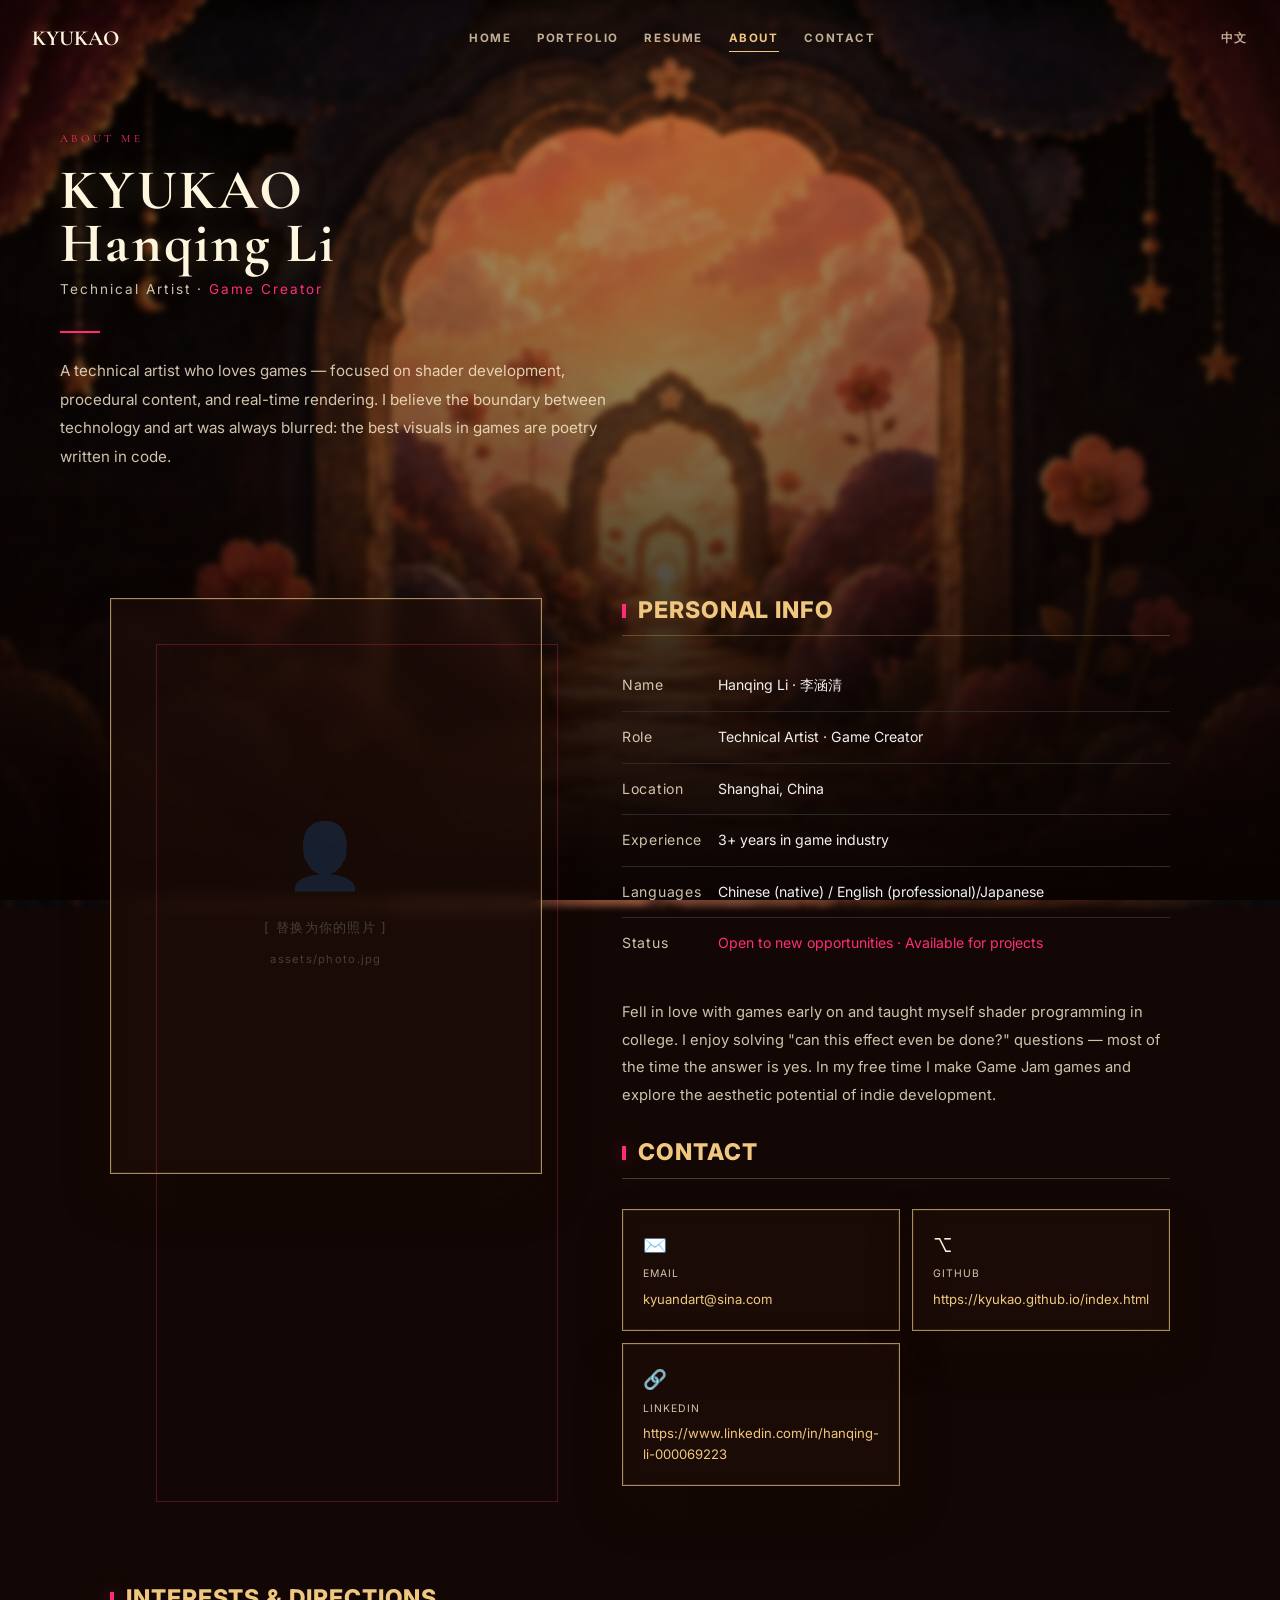
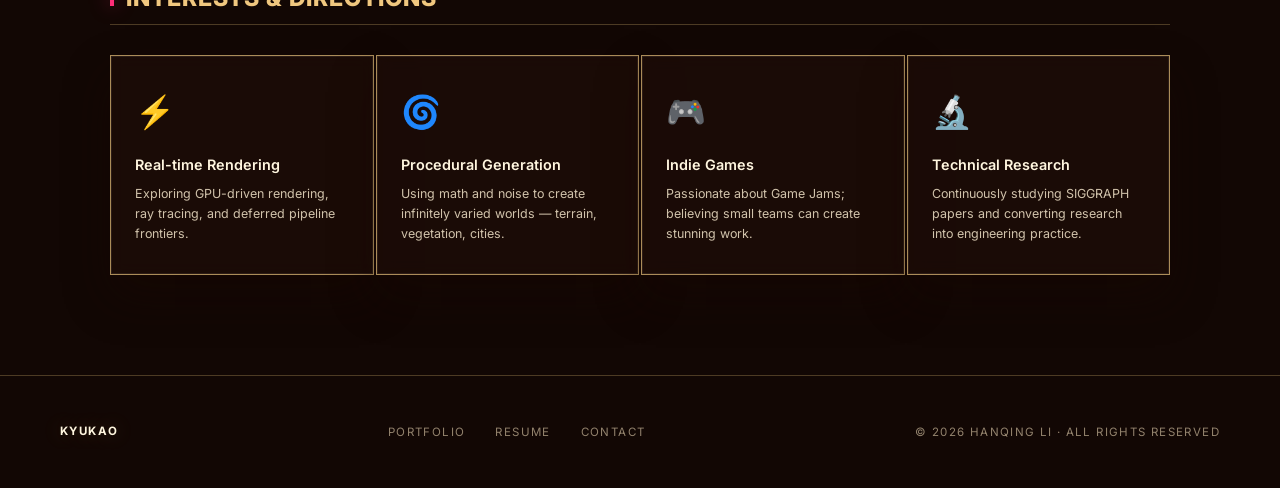
==== commit 6ab16f87: "交互大幅优化" ====
--- a/about.html
+++ b/about.html
@@ -256,9 +256,9 @@
 
   <!-- 导航 -->
   <nav>
-    <a href="index.html" class="nav-logo">KYUKAO</a>
+    <a href="menu.html" class="nav-logo">KYUKAO</a>
     <ul class="nav-links" id="navLinks">
-      <li><a href="index.html" data-i18n="nav.home">Home</a></li>
+      <li><a href="menu.html" data-i18n="nav.home">Home</a></li>
       <li><a href="portfolio.html" data-i18n="nav.portfolio">作品集</a></li>
       <li><a href="resume.html" data-i18n="nav.resume">简历</a></li>
       <li><a href="about.html" class="active" data-i18n="nav.about">关于我</a></li>
--- a/assets/entry/scene-pages.css
+++ b/assets/entry/scene-pages.css
@@ -1,12 +1,12 @@
 @import url('https://fonts.googleapis.com/css2?family=Cormorant+Garamond:wght@500;600;700&family=Inter:wght@400;500;700&display=swap');
 
 :root {
-  --scene-gold: #d9ad6d;
-  --scene-gold-soft: rgba(232, 187, 111, 0.58);
-  --scene-gold-faint: rgba(232, 187, 111, 0.2);
+  --scene-gold: #f0c77f;
+  --scene-gold-soft: rgba(248, 207, 132, 0.66);
+  --scene-gold-faint: rgba(248, 207, 132, 0.26);
   --scene-ink: #180c07;
-  --scene-paper: #fff0cf;
-  --scene-muted: rgba(255, 234, 197, 0.72);
+  --scene-paper: #fff6df;
+  --scene-muted: rgba(255, 241, 213, 0.8);
   --scene-panel: rgba(35, 16, 10, 0.52);
   --scene-display: "Cormorant Garamond", Georgia, serif;
   --scene-font: Inter, "PingFang SC", "Microsoft YaHei", sans-serif;
@@ -35,18 +35,18 @@
 }
 
 .scene-bg-image {
-  background-image: url("universal-bg-4k.png");
+  background-image: url("universal-bg-4k.webp");
   background-size: cover;
   background-position: center center;
-  filter: saturate(1.02) brightness(0.8);
-  transform: scale(1.01);
+  filter: blur(3px) saturate(1.06) brightness(0.82);
+  transform: scale(1.015);
 }
 
 .scene-bg-video,
 .portfolio-bg-video {
   object-fit: cover !important;
-  filter: blur(12px) saturate(1.04) brightness(0.82) !important;
-  transform: scale(1.045) !important;
+  filter: blur(3px) saturate(1.06) brightness(0.86) !important;
+  transform: scale(1.015) !important;
 }
 
 .scene-bg-grade,
@@ -95,13 +95,24 @@
   text-transform: uppercase !important;
 }
 
+body.scene-page nav .nav-logo,
+body.scene-page .top-nav .nav-logo,
 .nav-logo,
 .footer-logo {
+  display: inline-flex !important;
+  align-items: center !important;
+  min-height: 32px !important;
+  padding: 0 !important;
+  border: 0 !important;
+  background: transparent !important;
   color: var(--scene-paper) !important;
   font-family: var(--scene-display) !important;
   font-size: 1.28rem !important;
   font-weight: 700 !important;
   letter-spacing: 0 !important;
+  line-height: 1 !important;
+  text-transform: none !important;
+  text-decoration: none !important;
   text-shadow: 0 0 20px rgba(232, 187, 111, 0.32) !important;
 }
 
@@ -248,7 +259,7 @@
 
 .resume-scene > main.max-w-5xl > section:nth-of-type(1) {
   grid-column: 2;
-  grid-row: 2;
+  grid-row: 1;
 }
 
 .resume-scene > main.max-w-5xl > section:nth-of-type(2) {
@@ -263,7 +274,7 @@
 
 .resume-scene > main.max-w-5xl > section:nth-of-type(4) {
   grid-column: 2;
-  grid-row: 1;
+  grid-row: 2;
 }
 
 .resume-scene > main.max-w-5xl .grid {
@@ -417,7 +428,7 @@
 }
 
 .portfolio-shell {
-  width: min(1880px, calc(100vw - 72px)) !important;
+  width: min(1720px, calc(100vw - 150px)) !important;
 }
 
 .works-heading {
@@ -439,7 +450,7 @@
 .portfolio-frame {
   display: grid !important;
   grid-template-columns: repeat(4, minmax(0, 1fr)) !important;
-  gap: clamp(14px, 1.3vw, 24px) !important;
+  gap: clamp(34px, 3.2vw, 58px) clamp(34px, 3.1vw, 56px) !important;
   width: 100% !important;
   padding: 0 !important;
 }
@@ -463,49 +474,57 @@
 .work-card {
   position: relative !important;
   min-width: 0 !important;
-  border: 2px solid rgba(202, 143, 63, 0.74) !important;
+  display: grid !important;
+  grid-template-rows: auto 54px !important;
+  border: 2px solid rgba(241, 187, 95, 0.84) !important;
   border-radius: 0 !important;
   background: rgba(28, 12, 7, 0.5) !important;
   box-shadow:
     0 24px 42px rgba(24, 7, 3, 0.46),
-    0 0 0 1px rgba(94, 48, 19, 0.72),
+    0 0 0 1px rgba(147, 82, 32, 0.76),
     inset 0 0 0 1px rgba(255, 239, 197, 0.08) !important;
   clip-path: polygon(0 10%, 7% 0, 93% 0, 100% 10%, 100% 90%, 93% 100%, 7% 100%, 0 90%) !important;
   overflow: visible !important;
 }
 
-.work-card::before,
-.work-card::after {
+.work-card::before {
   content: "" !important;
   position: absolute !important;
   inset: -7px !important;
   z-index: 4 !important;
   pointer-events: none !important;
-  border: 1px solid rgba(234, 179, 91, 0.58) !important;
+  border: 1px solid rgba(255, 211, 128, 0.68) !important;
   clip-path: polygon(0 11%, 7% 0, 93% 0, 100% 11%, 100% 89%, 93% 100%, 7% 100%, 0 89%) !important;
-}
-
-.work-card::after {
-  inset: auto 34% -18px 34% !important;
-  height: 30px !important;
-  border: 2px solid rgba(202, 143, 63, 0.66) !important;
-  border-top: 0 !important;
-  background: rgba(54, 24, 11, 0.48) !important;
-  clip-path: none !important;
 }
 
 .work-thumb {
   aspect-ratio: 1.52 / 1 !important;
+  width: 100% !important;
   border: 0 !important;
   border-bottom-width: 0 !important;
   background: rgba(12, 5, 3, 0.62) !important;
   clip-path: polygon(0 10%, 7% 0, 93% 0, 100% 10%, 100% 100%, 0 100%) !important;
+  overflow: hidden !important;
+}
+
+.work-thumb-bg,
+.work-thumb-video {
+  width: 100% !important;
+  height: 100% !important;
+  min-height: 0 !important;
+  padding: 0 !important;
+  object-fit: cover !important;
+  background-size: cover !important;
+  background-position: center center !important;
 }
 
 .work-info {
-  min-height: 42px !important;
-  padding: 9px 12px 11px !important;
-  border-top: 2px solid rgba(202, 143, 63, 0.7) !important;
+  display: grid !important;
+  place-items: center !important;
+  height: 54px !important;
+  min-height: 54px !important;
+  padding: 8px 12px !important;
+  border-top: 2px solid rgba(241, 187, 95, 0.8) !important;
   background: linear-gradient(90deg, rgba(36, 15, 8, 0.84), rgba(92, 47, 20, 0.5), rgba(36, 15, 8, 0.84)) !important;
   text-align: center !important;
 }
@@ -602,6 +621,10 @@
 }
 
 @media (max-width: 1180px) {
+  .portfolio-shell {
+    width: min(92vw, 980px) !important;
+  }
+
   .portfolio-frame {
     grid-template-columns: repeat(2, minmax(0, 1fr)) !important;
   }
@@ -672,3 +695,209 @@
     grid-row: auto;
   }
 }
+
+/* Final shared typography/layout pass for all non-index pages. */
+body.scene-page > nav,
+body.scene-page > .top-nav {
+  height: 34px !important;
+  padding: 0 !important;
+  font-family: var(--scene-font) !important;
+}
+
+body.scene-page > nav .nav-logo,
+body.scene-page > .top-nav .nav-logo {
+  width: 92px !important;
+  flex: 0 0 92px !important;
+  justify-content: flex-start !important;
+  font-family: var(--scene-display) !important;
+  font-size: 1.34rem !important;
+  font-weight: 700 !important;
+  letter-spacing: 0 !important;
+  color: var(--scene-paper) !important;
+}
+
+body.scene-page > nav .nav-links,
+body.scene-page > .top-nav .nav-links {
+  display: flex !important;
+  align-items: center !important;
+  justify-content: flex-end !important;
+  gap: clamp(16px, 2vw, 28px) !important;
+  min-height: 34px !important;
+  margin: 0 !important;
+  padding: 0 !important;
+  list-style: none !important;
+}
+
+body.scene-page > nav .nav-links a,
+body.scene-page > .top-nav .nav-links a,
+body.scene-page .lang-toggle {
+  display: inline-flex !important;
+  align-items: center !important;
+  min-height: 34px !important;
+  padding: 0 !important;
+  color: rgba(255, 234, 197, 0.74) !important;
+  font-family: var(--scene-font) !important;
+  font-size: 0.72rem !important;
+  font-weight: 700 !important;
+  line-height: 1 !important;
+  letter-spacing: 0.14em !important;
+  text-transform: uppercase !important;
+  text-decoration: none !important;
+  white-space: nowrap !important;
+}
+
+body.scene-page > nav .nav-links a::after,
+body.scene-page > .top-nav .nav-links a::after {
+  bottom: 4px !important;
+  height: 1px !important;
+  background: var(--scene-gold) !important;
+}
+
+body.scene-page > nav .nav-links a:hover,
+body.scene-page > nav .nav-links a.active,
+body.scene-page > .top-nav .nav-links a:hover,
+body.scene-page > .top-nav .nav-links a.active,
+body.scene-page .lang-toggle:hover {
+  color: var(--scene-gold) !important;
+}
+
+body.scene-page .works-heading,
+body.scene-page .section-label,
+body.scene-page .section-title,
+body.scene-page .block-title,
+body.scene-page .contact-title,
+body.scene-page .hero-name,
+body.resume-scene > header h1 {
+  font-family: var(--scene-display) !important;
+}
+
+body.scene-page .works-heading {
+  display: grid !important;
+  grid-template-columns: minmax(80px, 1fr) auto minmax(80px, 1fr) !important;
+  align-items: center !important;
+  gap: 24px !important;
+  width: min(760px, 72vw) !important;
+  margin: 0 auto 34px !important;
+  color: var(--scene-gold) !important;
+}
+
+body.scene-page .works-heading span,
+body.scene-page .contact-title,
+body.scene-page .hero-name,
+body.resume-scene > header h1 {
+  font-size: clamp(2.4rem, 4.4vw, 4.6rem) !important;
+  font-weight: 700 !important;
+  line-height: 0.95 !important;
+  letter-spacing: 0.04em !important;
+  text-transform: none !important;
+  color: var(--scene-paper) !important;
+  text-shadow: 0 0 28px rgba(232, 187, 111, 0.26) !important;
+}
+
+body.scene-page .hero-name span {
+  color: var(--scene-paper) !important;
+}
+
+body.scene-page .works-heading span {
+  color: var(--scene-gold) !important;
+  font-size: clamp(2rem, 3vw, 3rem) !important;
+  letter-spacing: 0.16em !important;
+  text-transform: uppercase !important;
+}
+
+body.scene-page .works-heading span::before,
+body.scene-page .works-heading span::after {
+  display: none !important;
+}
+
+body.scene-page .section-title,
+body.scene-page .block-title {
+  font-family: var(--scene-font) !important;
+  font-size: clamp(1.25rem, 1.8vw, 2rem) !important;
+  font-weight: 800 !important;
+  line-height: 1.1 !important;
+  letter-spacing: 0.04em !important;
+  text-transform: uppercase !important;
+  color: var(--scene-gold) !important;
+}
+
+body.scene-page footer,
+body.scene-page footer a,
+body.scene-page footer span,
+body.scene-page footer p {
+  font-family: var(--scene-font) !important;
+  font-size: 0.72rem !important;
+  letter-spacing: 0.12em !important;
+  text-transform: uppercase !important;
+}
+
+body.resume-scene > header h1 {
+  font-family: var(--scene-display) !important;
+  font-size: clamp(2.15rem, 3.25vw, 3.75rem) !important;
+  font-weight: 700 !important;
+  line-height: 1 !important;
+  letter-spacing: 0.04em !important;
+  text-transform: none !important;
+}
+
+body.resume-scene > header p {
+  font-family: var(--scene-display) !important;
+  font-size: clamp(1.25rem, 2.15vw, 2.35rem) !important;
+  font-weight: 500 !important;
+  line-height: 1 !important;
+  letter-spacing: 0.12em !important;
+  text-transform: none !important;
+}
+
+body.resume-scene > header > div {
+  font-size: clamp(0.78rem, 0.95vw, 1rem) !important;
+}
+
+body.resume-scene .section-title {
+  font-size: clamp(1.15rem, 1.45vw, 1.65rem) !important;
+}
+
+body.resume-scene .glass-card h3 {
+  font-size: clamp(0.98rem, 1.05vw, 1.12rem) !important;
+}
+
+body.resume-scene .glass-card p,
+body.resume-scene .glass-card li {
+  font-size: clamp(0.86rem, 0.92vw, 0.98rem) !important;
+}
+
+body.resume-scene .glass-card span,
+body.resume-scene .text-slate-500,
+body.resume-scene .text-slate-400,
+body.resume-scene .text-slate-300,
+body.resume-scene .text-slate-200 {
+  color: rgba(255, 241, 213, 0.78) !important;
+}
+
+body.resume-scene .glass-card .text-pink,
+body.resume-scene .tag {
+  color: var(--scene-gold) !important;
+}
+
+body.resume-scene .font-sync {
+  font-family: var(--scene-display) !important;
+  letter-spacing: 0.08em !important;
+}
+
+@media (max-width: 760px) {
+  body.scene-page > nav .nav-links,
+  body.scene-page > .top-nav .nav-links {
+    display: none !important;
+  }
+
+  body.scene-page > nav .nav-links.open,
+  body.scene-page > .top-nav .nav-links.open {
+    display: flex !important;
+  }
+
+  body.scene-page .works-heading {
+    width: 100% !important;
+    grid-template-columns: 1fr auto 1fr !important;
+    gap: 14px !important;
+  }
+}
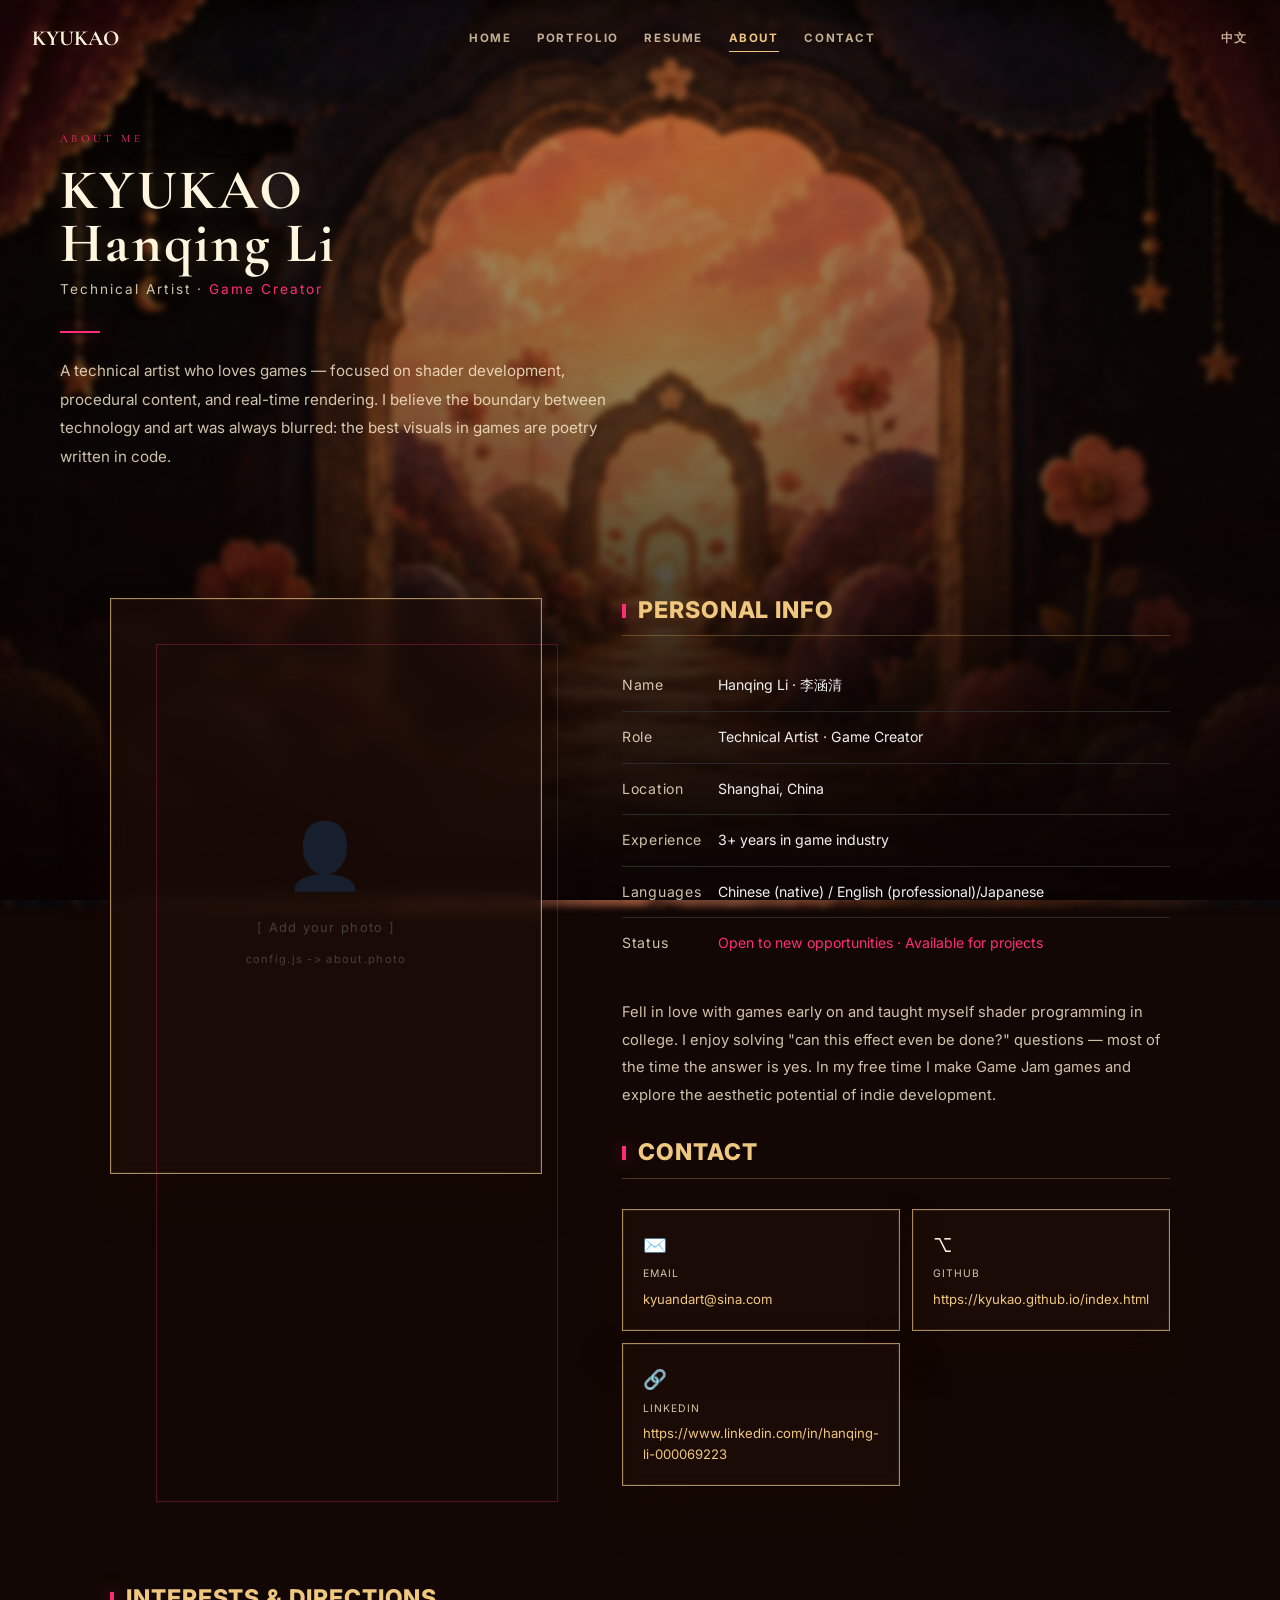
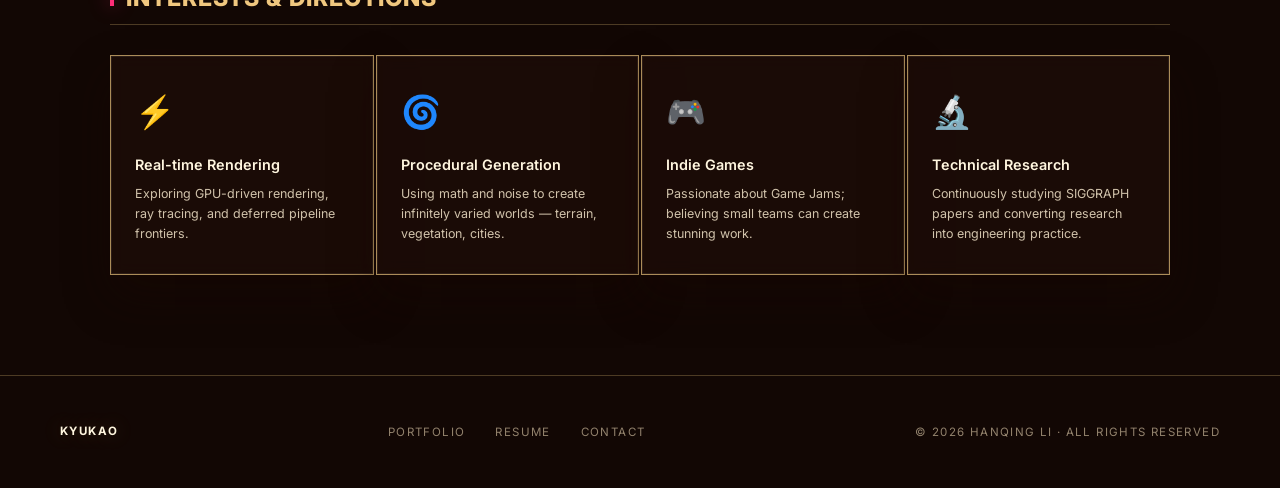
==== commit ac9c391e: "优化图片资源加载" ====
--- a/about.html
+++ b/about.html
@@ -20,7 +20,6 @@
     *, *::before, *::after { box-sizing: border-box; margin: 0; padding: 0; }
     html { scroll-behavior: smooth; }
     body { background: var(--bg); color: var(--text); font-family: var(--font); overflow-x: hidden; }
-    #bgCanvas { position: fixed; top: 0; left: 0; width: 100vw; height: 100vh; z-index: -2; pointer-events: none; }
     a { color: inherit; text-decoration: none; }
 
     /* 导航 */
@@ -129,6 +128,13 @@
     }
     .avatar-placeholder::before { content: '👤'; font-size: 4rem; opacity: 0.2; }
     .avatar-placeholder span { opacity: 0.4; }
+    .avatar-placeholder.has-photo::before { display: none; }
+    .avatar-placeholder img {
+      width: 100%;
+      height: 100%;
+      object-fit: cover;
+      display: block;
+    }
     .avatar-deco {
       position: absolute;
       bottom: -16px; right: -16px;
@@ -252,8 +258,6 @@
 </head>
 <body class="scene-page about-scene">
 
-  <canvas id="bgCanvas"></canvas>
-
   <!-- 导航 -->
   <nav>
     <a href="menu.html" class="nav-logo">KYUKAO</a>
@@ -262,7 +266,7 @@
       <li><a href="portfolio.html" data-i18n="nav.portfolio">作品集</a></li>
       <li><a href="resume.html" data-i18n="nav.resume">简历</a></li>
       <li><a href="about.html" class="active" data-i18n="nav.about">关于我</a></li>
-      <li><a href="contact.html">Contact</a></li>
+      <li><a href="contact.html" data-i18n="nav.contact">Contact</a></li>
     </ul>
     <!-- lang toggle injected by i18n.js -->
     <div class="nav-toggle" id="navToggle"><span></span><span></span><span></span></div>
@@ -289,7 +293,7 @@
     <div class="avatar-wrap reveal">
       <div class="avatar-placeholder">
         <span>[ 替换为你的照片 ]</span>
-        <span style="font-size:0.7rem">assets/photo.jpg</span>
+        <span style="font-size:0.7rem">config.js -> about.photo</span>
       </div>
       <div class="avatar-deco"></div>
     </div>
@@ -372,12 +376,11 @@
     <div class="footer-links">
       <a href="portfolio.html" data-i18n="footer.portfolio">作品集</a>
       <a href="resume.html" data-i18n="footer.resume">简历</a>
-      <a href="about.html" data-i18n="footer.contact">联系</a>
+      <a href="contact.html" data-i18n="footer.contact">联系</a>
     </div>
     <span data-i18n="footer.copy">© 2026 Hanqing Li · All rights reserved</span>
   </footer>
 
-  <script src="js/depth-of-field-bg.js"></script>
   <script src="config.js"></script>
   <script src="js/typography.js"></script>
   <script src="js/content.js"></script>
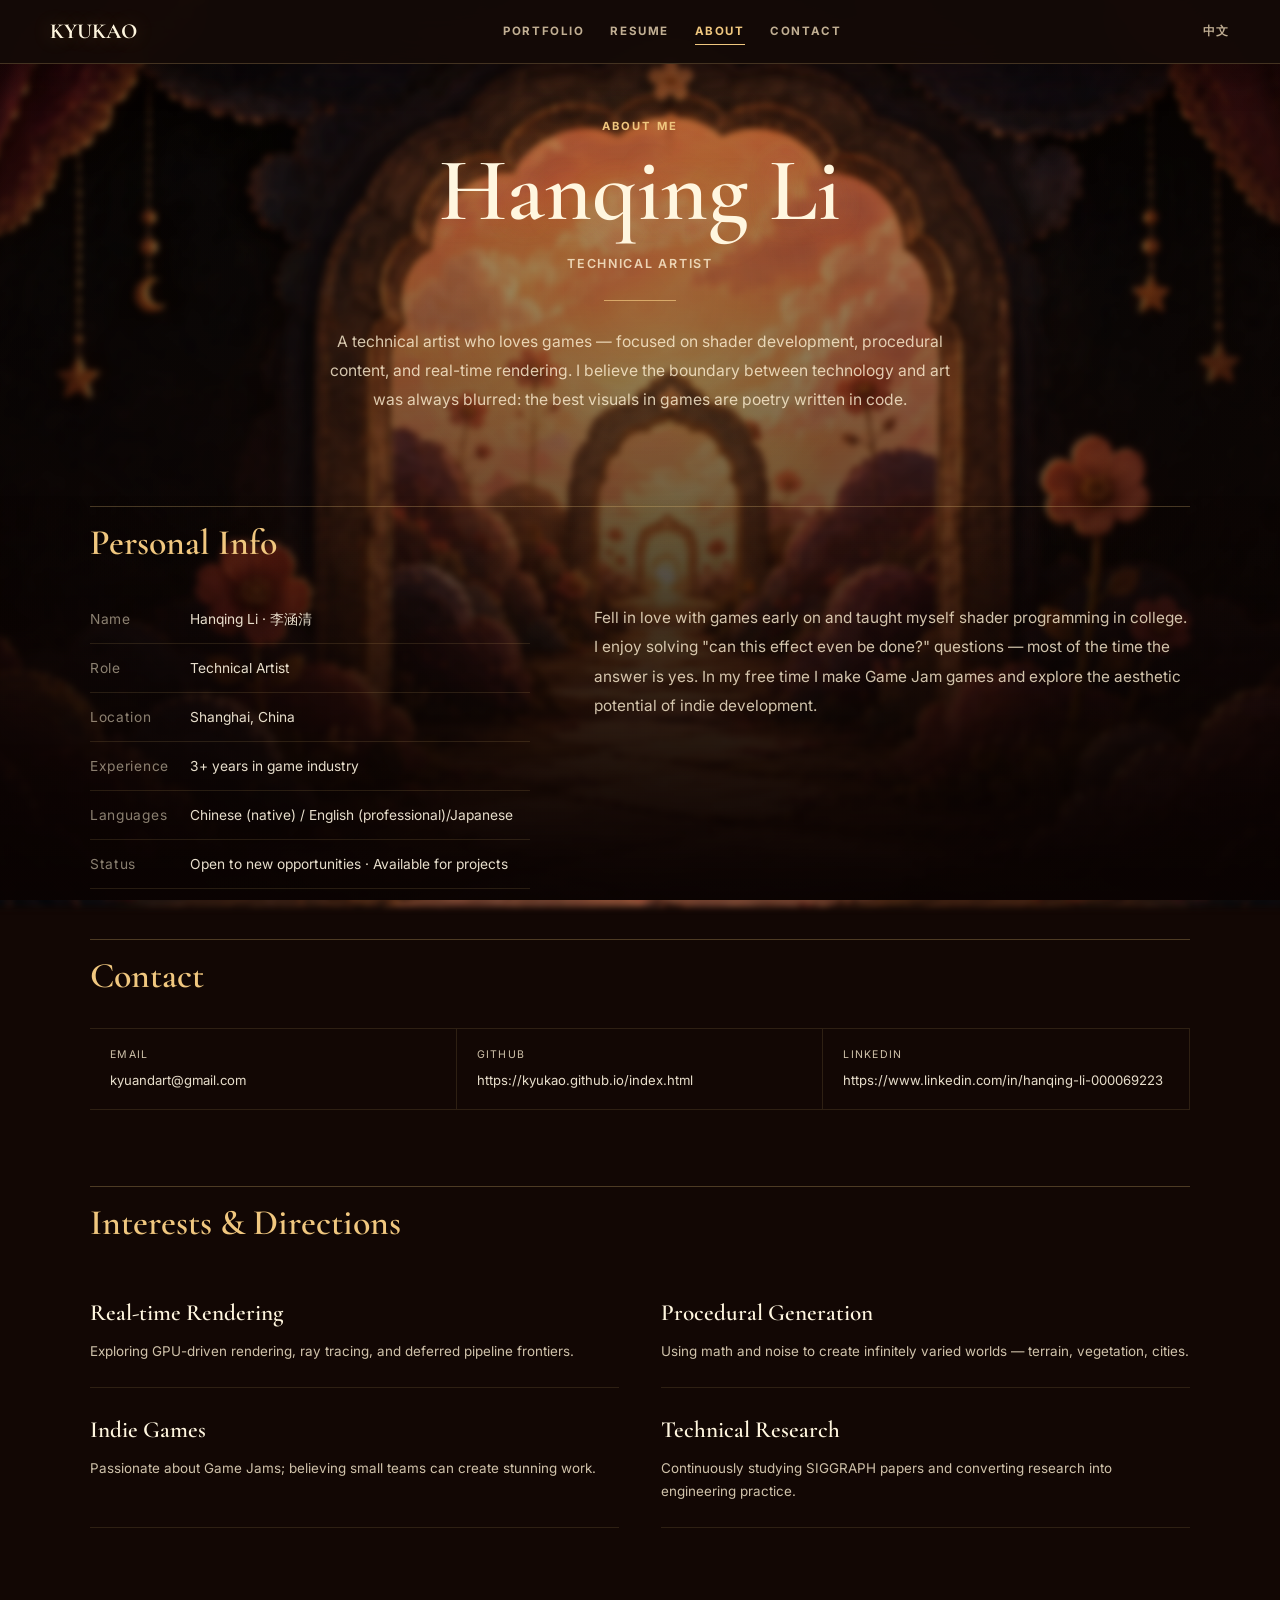
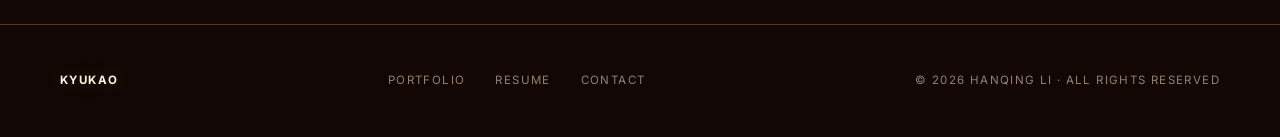
==== commit 75a96195: "版式大更新" ====
--- a/about.html
+++ b/about.html
@@ -115,35 +115,6 @@
     }
 
     /* 头像占位 */
-    .avatar-wrap { position: relative; }
-    .avatar-placeholder {
-      width: 100%; aspect-ratio: 3/4;
-      background: var(--bg2);
-      border: 1px solid var(--border);
-      display: flex; flex-direction: column;
-      align-items: center; justify-content: center;
-      gap: 12px; color: var(--text-muted);
-      font-size: 0.8rem; letter-spacing: 0.1em;
-      position: relative; overflow: hidden;
-    }
-    .avatar-placeholder::before { content: '👤'; font-size: 4rem; opacity: 0.2; }
-    .avatar-placeholder span { opacity: 0.4; }
-    .avatar-placeholder.has-photo::before { display: none; }
-    .avatar-placeholder img {
-      width: 100%;
-      height: 100%;
-      object-fit: cover;
-      display: block;
-    }
-    .avatar-deco {
-      position: absolute;
-      bottom: -16px; right: -16px;
-      width: calc(100% - 30px); height: calc(100% - 30px);
-      border: 1px solid var(--pink-dim);
-      pointer-events: none;
-    }
-
-    /* 个人信息 */
     .about-info {}
     .block-title {
       font-size: 0.7rem; letter-spacing: 0.3em; text-transform: uppercase;
@@ -260,9 +231,8 @@
 
   <!-- 导航 -->
   <nav>
-    <a href="menu.html" class="nav-logo">KYUKAO</a>
+    <a href="portfolio.html" class="nav-logo">KYUKAO</a>
     <ul class="nav-links" id="navLinks">
-      <li><a href="menu.html" data-i18n="nav.home">Home</a></li>
       <li><a href="portfolio.html" data-i18n="nav.portfolio">作品集</a></li>
       <li><a href="resume.html" data-i18n="nav.resume">简历</a></li>
       <li><a href="about.html" class="active" data-i18n="nav.about">关于我</a></li>
@@ -276,8 +246,8 @@
   <div class="about-hero">
     <div class="hero-text">
       <p class="section-label" data-i18n="about.label">About Me</p>
-      <h1 class="hero-name" data-i18n="about.name">HANQING<br><span style="color:var(--pink)">李含青</span></h1>
-      <p class="hero-role" data-i18n="about.role">Technical Artist · <span>Game Creator</span></p>
+      <h1 class="hero-name" data-i18n="about.name">Hanqing Li</h1>
+      <p class="hero-role" data-i18n="about.role">Technical Artist</p>
       <div class="divider"></div>
       <p class="hero-bio" data-i18n="about.bio">
         热爱游戏的技术美术师，专注于 Shader 开发、程序化内容生成与实时渲染。
@@ -288,17 +258,7 @@
 
   <!-- 关于主体 -->
   <div class="about-body">
-
-    <!-- 左侧：头像 -->
-    <div class="avatar-wrap reveal">
-      <div class="avatar-placeholder">
-        <span>[ 替换为你的照片 ]</span>
-        <span style="font-size:0.7rem">config.js -> about.photo</span>
-      </div>
-      <div class="avatar-deco"></div>
-    </div>
-
-    <!-- 右侧：个人信息 -->
+<!-- 右侧：个人信息 -->
     <div class="about-info reveal">
       <h2 class="block-title" data-i18n="about.info.title">个人信息</h2>
 
--- a/assets/entry/scene-pages.css
+++ b/assets/entry/scene-pages.css
@@ -471,6 +471,10 @@
   display: block !important;
 }
 
+.portfolio-theater .work-card.is-filter-hidden {
+  display: none !important;
+}
+
 .work-card {
   position: relative !important;
   min-width: 0 !important;
@@ -630,6 +634,22 @@
   }
 }
 
+@media (max-width: 1280px) {
+  .resume-scene > header,
+  .resume-scene > main.max-w-5xl {
+    width: min(92vw, 820px) !important;
+  }
+
+  .resume-scene > main.max-w-5xl {
+    grid-template-columns: minmax(0, 1fr);
+  }
+
+  .resume-scene > main.max-w-5xl > section:nth-of-type(n) {
+    grid-column: 1;
+    grid-row: auto;
+  }
+}
+
 @media (max-width: 760px) {
   nav,
   .top-nav {
@@ -644,7 +664,7 @@
   .nav-links.open {
     display: flex !important;
     position: absolute !important;
-    top: 34px !important;
+    top: 64px !important;
     left: 0 !important;
     right: 0 !important;
     flex-direction: column !important;
@@ -883,6 +903,19 @@
   font-family: var(--scene-display) !important;
   letter-spacing: 0.08em !important;
 }
+body.scene-page > nav,
+body.scene-page > .top-nav {
+  top: 0 !important;
+  left: 0 !important;
+  right: 0 !important;
+  height: 64px !important;
+  padding: 0 clamp(18px, 4vw, 50px) !important;
+  background: rgba(20, 10, 7, 0.94) !important;
+  border-bottom: 1px solid rgba(240, 199, 127, 0.22) !important;
+  box-shadow: 0 18px 28px rgba(12, 5, 3, 0.28) !important;
+  backdrop-filter: blur(16px) !important;
+}
+
 
 @media (max-width: 760px) {
   body.scene-page > nav .nav-links,
@@ -901,3 +934,612 @@
     gap: 14px !important;
   }
 }
+
+
+
+/* Editorial resume layout, aligned with the portfolio typography. */
+body.resume-scene {
+  font-family: var(--scene-font) !important;
+}
+
+body.resume-scene > header {
+  display: flex !important;
+  min-height: 42vh;
+  flex-direction: column;
+  justify-content: center;
+  gap: 0;
+  width: min(920px, calc(100vw - 48px)) !important;
+  margin: 64px auto 24px !important;
+  padding: clamp(64px, 10vh, 112px) 24px clamp(44px, 7vh, 76px) !important;
+  border: 0 !important;
+  border-radius: 0 !important;
+  background: transparent !important;
+  box-shadow: none !important;
+  backdrop-filter: none !important;
+  text-align: center !important;
+}
+
+body.resume-scene > header::before {
+  display: none !important;
+}
+
+body.resume-scene > header p {
+  margin: 0 0 16px !important;
+  color: var(--scene-gold) !important;
+  font-family: var(--scene-font) !important;
+  font-size: 0.72rem !important;
+  font-style: normal !important;
+  font-weight: 700 !important;
+  line-height: 1.4 !important;
+  letter-spacing: 0.18em !important;
+  text-transform: uppercase !important;
+}
+
+body.resume-scene > header h1 {
+  margin: 0 !important;
+  color: var(--scene-paper) !important;
+  font-family: var(--scene-display) !important;
+  font-size: clamp(3.6rem, 8vw, 7rem) !important;
+  font-style: normal !important;
+  font-weight: 600 !important;
+  line-height: 0.9 !important;
+  letter-spacing: 0 !important;
+  text-transform: none !important;
+}
+
+body.resume-scene > header > div {
+  justify-content: center !important;
+  gap: 10px 28px !important;
+  margin-top: 30px;
+  color: var(--scene-muted) !important;
+  font-family: var(--scene-font) !important;
+  font-size: 0.72rem !important;
+  letter-spacing: 0.1em !important;
+}
+
+body.resume-scene > main.max-w-5xl {
+  display: grid !important;
+  grid-template-columns: minmax(0, 1.55fr) minmax(320px, 0.85fr) !important;
+  gap: 42px 64px !important;
+  width: min(1200px, calc(100vw - 72px)) !important;
+  padding: 30px 0 90px !important;
+}
+
+body.resume-scene > main.max-w-5xl > section {
+  padding: 28px 0 0 !important;
+  border: 0 !important;
+  border-top: 1px solid var(--scene-gold-faint) !important;
+  border-radius: 0 !important;
+  background: transparent !important;
+  box-shadow: none !important;
+  backdrop-filter: none !important;
+}
+
+body.resume-scene .section-title {
+  margin: 0 0 12px !important;
+  padding: 0 !important;
+  border: 0 !important;
+  color: var(--scene-gold) !important;
+  font-family: var(--scene-display) !important;
+  font-size: clamp(1.9rem, 2.6vw, 2.7rem) !important;
+  font-style: normal !important;
+  font-weight: 600 !important;
+  line-height: 1 !important;
+  letter-spacing: 0 !important;
+  text-transform: none !important;
+}
+
+body.resume-scene .glass-card {
+  margin: 0 !important;
+  padding: 26px 0 !important;
+  border: 0 !important;
+  border-bottom: 1px solid rgba(240, 199, 127, 0.14) !important;
+  background: transparent !important;
+}
+
+body.resume-scene .glass-card:last-child {
+  border-bottom: 0 !important;
+}
+
+body.resume-scene .glass-card h3 {
+  color: var(--scene-paper) !important;
+  font-family: var(--scene-display) !important;
+  font-size: clamp(1.45rem, 2vw, 1.9rem) !important;
+  font-style: normal !important;
+  font-weight: 600 !important;
+  line-height: 1.1 !important;
+  letter-spacing: 0 !important;
+  text-decoration: none !important;
+  text-transform: none !important;
+}
+
+body.resume-scene .glass-card .font-sync {
+  font-family: var(--scene-font) !important;
+  font-size: 0.68rem !important;
+  font-style: normal !important;
+  letter-spacing: 0.1em !important;
+}
+
+body.resume-scene .glass-card > p.text-pink {
+  color: var(--scene-gold) !important;
+  font-family: var(--scene-font) !important;
+  font-size: 0.82rem !important;
+  font-style: normal !important;
+  font-weight: 600 !important;
+  letter-spacing: 0.04em !important;
+  text-transform: none !important;
+}
+
+body.resume-scene .glass-card p,
+body.resume-scene .glass-card li {
+  color: rgba(255, 245, 224, 0.82) !important;
+  font-family: var(--scene-font) !important;
+  font-size: 0.95rem !important;
+  font-style: normal !important;
+  line-height: 1.75 !important;
+  letter-spacing: 0 !important;
+  text-transform: none !important;
+}
+
+body.resume-scene .glass-card strong {
+  color: rgba(255, 248, 232, 0.96);
+  font-weight: 600;
+}
+
+body.resume-scene .tag {
+  border-color: var(--scene-gold-faint) !important;
+  background: rgba(240, 199, 127, 0.08) !important;
+  color: var(--scene-gold) !important;
+  font-style: normal !important;
+  letter-spacing: 0.04em !important;
+  text-transform: none !important;
+}
+
+@media (max-width: 1280px) {
+  body.resume-scene > main.max-w-5xl {
+    grid-template-columns: minmax(0, 1fr) !important;
+    width: min(900px, calc(100vw - 48px)) !important;
+    gap: 38px !important;
+  }
+
+  body.resume-scene > main.max-w-5xl > section:nth-of-type(n) {
+    grid-column: 1 !important;
+    grid-row: auto !important;
+  }
+}
+
+@media (max-width: 620px) {
+  body.resume-scene > header {
+    min-height: 38vh;
+    width: calc(100vw - 32px) !important;
+    padding-inline: 0 !important;
+  }
+
+  body.resume-scene > main.max-w-5xl {
+    width: calc(100vw - 32px) !important;
+  }
+
+  body.resume-scene .glass-card > div:first-child {
+    gap: 8px;
+  }
+}
+
+body.resume-scene > header h1 span {
+  color: inherit !important;
+}
+
+body.resume-scene > main.max-w-5xl > section:last-child h4 {
+  color: var(--scene-gold) !important;
+  font-family: var(--scene-display) !important;
+  font-size: 1.2rem !important;
+  font-style: normal !important;
+  font-weight: 600 !important;
+  letter-spacing: 0 !important;
+  text-transform: none !important;
+}
+
+
+
+/* Editorial About layout, aligned with the portfolio and resume. */
+body.about-scene .about-hero {
+  display: flex !important;
+  min-height: 48vh !important;
+  align-items: center !important;
+  justify-content: center !important;
+  width: min(980px, calc(100vw - 48px));
+  margin: 0 auto;
+  padding: 118px 24px 58px !important;
+  text-align: center;
+}
+
+body.about-scene .hero-text {
+  width: min(760px, 100%);
+  max-width: none;
+  margin: 0 auto;
+}
+
+body.about-scene .section-label {
+  margin-bottom: 14px;
+  color: var(--scene-gold) !important;
+  font-family: var(--scene-font) !important;
+  font-size: 0.7rem !important;
+  font-weight: 700;
+  letter-spacing: 0.18em !important;
+}
+
+body.about-scene .hero-name {
+  margin: 0 !important;
+  font-family: var(--scene-display) !important;
+  font-size: clamp(3.4rem, 7vw, 6.5rem) !important;
+  font-weight: 600 !important;
+  line-height: 0.9 !important;
+}
+
+body.about-scene .hero-name span {
+  color: inherit !important;
+}
+
+body.about-scene .hero-role {
+  margin: 22px 0 0 !important;
+  font-family: var(--scene-font) !important;
+  font-size: 0.78rem !important;
+  font-weight: 600;
+  letter-spacing: 0.14em !important;
+  text-transform: uppercase;
+}
+
+body.about-scene .divider {
+  width: 72px;
+  height: 1px;
+  margin: 26px auto;
+  background: var(--scene-gold-soft) !important;
+  box-shadow: none !important;
+}
+
+body.about-scene .hero-bio {
+  max-width: 650px;
+  margin: 0 auto;
+  color: var(--scene-muted) !important;
+  font-size: 0.98rem !important;
+  line-height: 1.85 !important;
+}
+
+body.about-scene .about-body {
+  display: block !important;
+  width: min(1100px, calc(100vw - 64px));
+  max-width: none !important;
+  padding: 34px 0 76px !important;
+}
+
+body.about-scene .about-info {
+  display: grid;
+  grid-template-columns: minmax(260px, 0.85fr) minmax(0, 1.15fr);
+  gap: 22px 64px;
+}
+
+body.about-scene .about-info > .block-title {
+  grid-column: 1 / -1;
+}
+
+body.about-scene .block-title {
+  display: block !important;
+  margin: 0 !important;
+  padding: 18px 0 12px !important;
+  border: 0 !important;
+  border-top: 1px solid var(--scene-gold-faint) !important;
+  color: var(--scene-gold) !important;
+  font-family: var(--scene-display) !important;
+  font-size: clamp(1.8rem, 2.8vw, 2.5rem) !important;
+  font-weight: 600 !important;
+  line-height: 1 !important;
+  letter-spacing: 0 !important;
+  text-transform: none !important;
+}
+
+body.about-scene .block-title::before {
+  display: none !important;
+}
+
+body.about-scene .info-list {
+  margin: 0 !important;
+}
+
+body.about-scene .info-list li {
+  display: grid;
+  grid-template-columns: 84px minmax(0, 1fr);
+  gap: 16px;
+  padding: 13px 0 !important;
+  border-bottom: 1px solid rgba(240, 199, 127, 0.13) !important;
+  font-family: var(--scene-font) !important;
+  font-size: 0.86rem !important;
+}
+
+body.about-scene .info-key {
+  min-width: 0;
+  color: rgba(255, 241, 213, 0.52) !important;
+}
+
+body.about-scene .info-val {
+  color: rgba(255, 246, 226, 0.9) !important;
+}
+
+body.about-scene .info-text {
+  align-self: start;
+  margin: 0 !important;
+  padding: 8px 0 0;
+  color: var(--scene-muted) !important;
+  font-size: 0.96rem !important;
+  line-height: 1.9 !important;
+}
+
+body.about-scene .about-info > .block-title:nth-of-type(2) {
+  margin-top: 28px !important;
+}
+
+body.about-scene .contact-grid {
+  grid-column: 1 / -1;
+  display: grid;
+  grid-template-columns: repeat(auto-fit, minmax(210px, 1fr));
+  gap: 0;
+  margin: 0 !important;
+  border-top: 1px solid rgba(240, 199, 127, 0.13);
+}
+
+body.about-scene .contact-btn {
+  min-width: 0;
+  padding: 18px 20px !important;
+  border: 0 !important;
+  border-right: 1px solid rgba(240, 199, 127, 0.13) !important;
+  border-bottom: 1px solid rgba(240, 199, 127, 0.13) !important;
+  border-radius: 0 !important;
+  background: rgba(24, 11, 7, 0.24) !important;
+  box-shadow: none !important;
+  backdrop-filter: none !important;
+}
+
+body.about-scene .contact-btn:hover {
+  transform: none !important;
+  background: rgba(240, 199, 127, 0.07) !important;
+  box-shadow: none !important;
+}
+
+body.about-scene .contact-btn-icon {
+  display: none;
+}
+
+body.about-scene .contact-btn-label {
+  font-size: 0.66rem !important;
+  letter-spacing: 0.12em !important;
+}
+
+body.about-scene .contact-btn-val {
+  overflow-wrap: anywhere;
+  color: rgba(255, 246, 226, 0.9) !important;
+  font-size: 0.82rem !important;
+}
+
+body.about-scene .interests {
+  width: min(1100px, calc(100vw - 64px));
+  max-width: none !important;
+  padding: 0 0 96px !important;
+}
+
+body.about-scene .interests-grid {
+  display: grid;
+  grid-template-columns: repeat(2, minmax(0, 1fr)) !important;
+  gap: 0 42px !important;
+  margin-top: 18px !important;
+}
+
+body.about-scene .interest-item {
+  min-width: 0;
+  padding: 24px 0 !important;
+  border: 0 !important;
+  border-bottom: 1px solid rgba(240, 199, 127, 0.13) !important;
+  border-radius: 0 !important;
+  background: transparent !important;
+  box-shadow: none !important;
+  backdrop-filter: none !important;
+}
+
+body.about-scene .interest-item::before,
+body.about-scene .interest-icon {
+  display: none !important;
+}
+
+body.about-scene .interest-title {
+  margin: 0 0 8px;
+  color: var(--scene-paper) !important;
+  font-family: var(--scene-display) !important;
+  font-size: 1.45rem !important;
+  font-weight: 600 !important;
+}
+
+body.about-scene .interest-desc {
+  color: var(--scene-muted) !important;
+  font-size: 0.84rem !important;
+  line-height: 1.7 !important;
+}
+
+@media (max-width: 820px) {
+  body.about-scene .about-body,
+  body.about-scene .interests {
+    width: calc(100vw - 36px);
+  }
+
+  body.about-scene .about-info {
+    grid-template-columns: minmax(0, 1fr);
+    gap: 20px;
+  }
+
+  body.about-scene .about-info > * {
+    grid-column: 1 !important;
+  }
+
+  body.about-scene .interests-grid {
+    grid-template-columns: minmax(0, 1fr) !important;
+  }
+}
+
+@media (max-width: 520px) {
+  body.about-scene .about-hero {
+    width: calc(100vw - 32px);
+    padding-inline: 0 !important;
+  }
+
+  body.about-scene .contact-grid {
+    grid-template-columns: minmax(0, 1fr);
+  }
+
+  body.about-scene .contact-btn {
+    border-right: 0 !important;
+  }
+}
+
+
+/* Compact resume contact and skills overview. */
+body.resume-scene > header > div span {
+  color: rgba(255, 246, 226, 0.9) !important;
+  font-family: var(--scene-font) !important;
+  font-size: 0.82rem !important;
+  font-style: normal !important;
+  font-weight: 600 !important;
+  line-height: 1.4 !important;
+  letter-spacing: 0.04em !important;
+  text-transform: none !important;
+  text-shadow: 0 1px 12px rgba(8, 3, 2, 0.7);
+}
+
+body.resume-scene .resume-skills-section {
+  grid-column: 1 / -1 !important;
+  grid-row: 1 !important;
+  padding-top: 24px !important;
+}
+
+body.resume-scene > main.max-w-5xl > section:nth-of-type(2) {
+  grid-column: 2 !important;
+  grid-row: 2 !important;
+}
+
+body.resume-scene > main.max-w-5xl > section:nth-of-type(3) {
+  grid-column: 1 !important;
+  grid-row: 2 / span 2 !important;
+}
+
+body.resume-scene > main.max-w-5xl > section:nth-of-type(4) {
+  grid-column: 1 / -1 !important;
+  grid-row: 4 !important;
+}
+
+body.resume-scene .skill-overview {
+  display: grid;
+  grid-template-columns: minmax(180px, 0.42fr) minmax(0, 1.58fr);
+  gap: 28px 52px;
+  align-items: start;
+  padding: 18px 0 8px;
+}
+
+body.resume-scene .skill-overview h3 {
+  margin: 0 0 12px;
+  color: var(--scene-paper) !important;
+  font-family: var(--scene-display) !important;
+  font-size: 1.35rem !important;
+  font-style: normal !important;
+  font-weight: 600 !important;
+  line-height: 1 !important;
+  letter-spacing: 0 !important;
+  text-transform: none !important;
+}
+
+body.resume-scene .skill-stack {
+  display: flex;
+  flex-wrap: wrap;
+  gap: 8px;
+  align-items: center;
+}
+
+body.resume-scene .skill-stack--language {
+  gap: 7px 16px;
+}
+
+body.resume-scene .skill-stack--language span {
+  color: rgba(255, 245, 224, 0.82) !important;
+  font-family: var(--scene-font) !important;
+  font-size: 0.84rem !important;
+  line-height: 1.4 !important;
+  white-space: nowrap;
+}
+
+body.resume-scene .skill-stack .tag {
+  display: inline-flex;
+  align-items: center;
+  min-height: 30px;
+  margin: 0 !important;
+  padding: 5px 10px !important;
+  font-family: var(--scene-font) !important;
+  font-size: 0.76rem !important;
+  line-height: 1 !important;
+}
+
+@media (max-width: 1280px) {
+  body.resume-scene .resume-skills-section,
+  body.resume-scene > main.max-w-5xl > section:nth-of-type(n) {
+    grid-column: 1 !important;
+    grid-row: auto !important;
+  }
+}
+
+@media (max-width: 680px) {
+  body.resume-scene .skill-overview {
+    grid-template-columns: minmax(0, 1fr);
+    gap: 24px;
+  }
+
+  body.resume-scene > header > div {
+    flex-direction: column;
+    gap: 8px !important;
+  }
+}
+
+
+/* Final resume hero spacing and typography alignment. */
+body.resume-scene > header p {
+  margin: 30px 0 0 !important;
+  font-family: var(--scene-display) !important;
+  font-size: 0.92rem !important;
+  font-weight: 600 !important;
+  line-height: 1.2 !important;
+  letter-spacing: 0.1em !important;
+}
+
+body.resume-scene > header > div {
+  margin-top: 34px !important;
+}
+
+body.resume-scene > header > div span {
+  font-family: var(--scene-display) !important;
+  font-size: 1rem !important;
+  font-weight: 600 !important;
+  letter-spacing: 0.04em !important;
+}
+
+
+/* Shared identity typography across Portfolio, Resume, and About. */
+.portfolio-theater .intro__title,
+body.resume-scene > header h1,
+body.about-scene .hero-name {
+  color: var(--scene-paper) !important;
+  font-family: var(--scene-display) !important;
+  font-size: clamp(3.6rem, 7vw, 6.5rem) !important;
+  font-style: normal !important;
+  font-weight: 600 !important;
+  line-height: 0.92 !important;
+  letter-spacing: 0 !important;
+  text-transform: none !important;
+}
+
+body.resume-scene > header h1 span,
+body.about-scene .hero-name span {
+  color: inherit !important;
+  font: inherit !important;
+}
